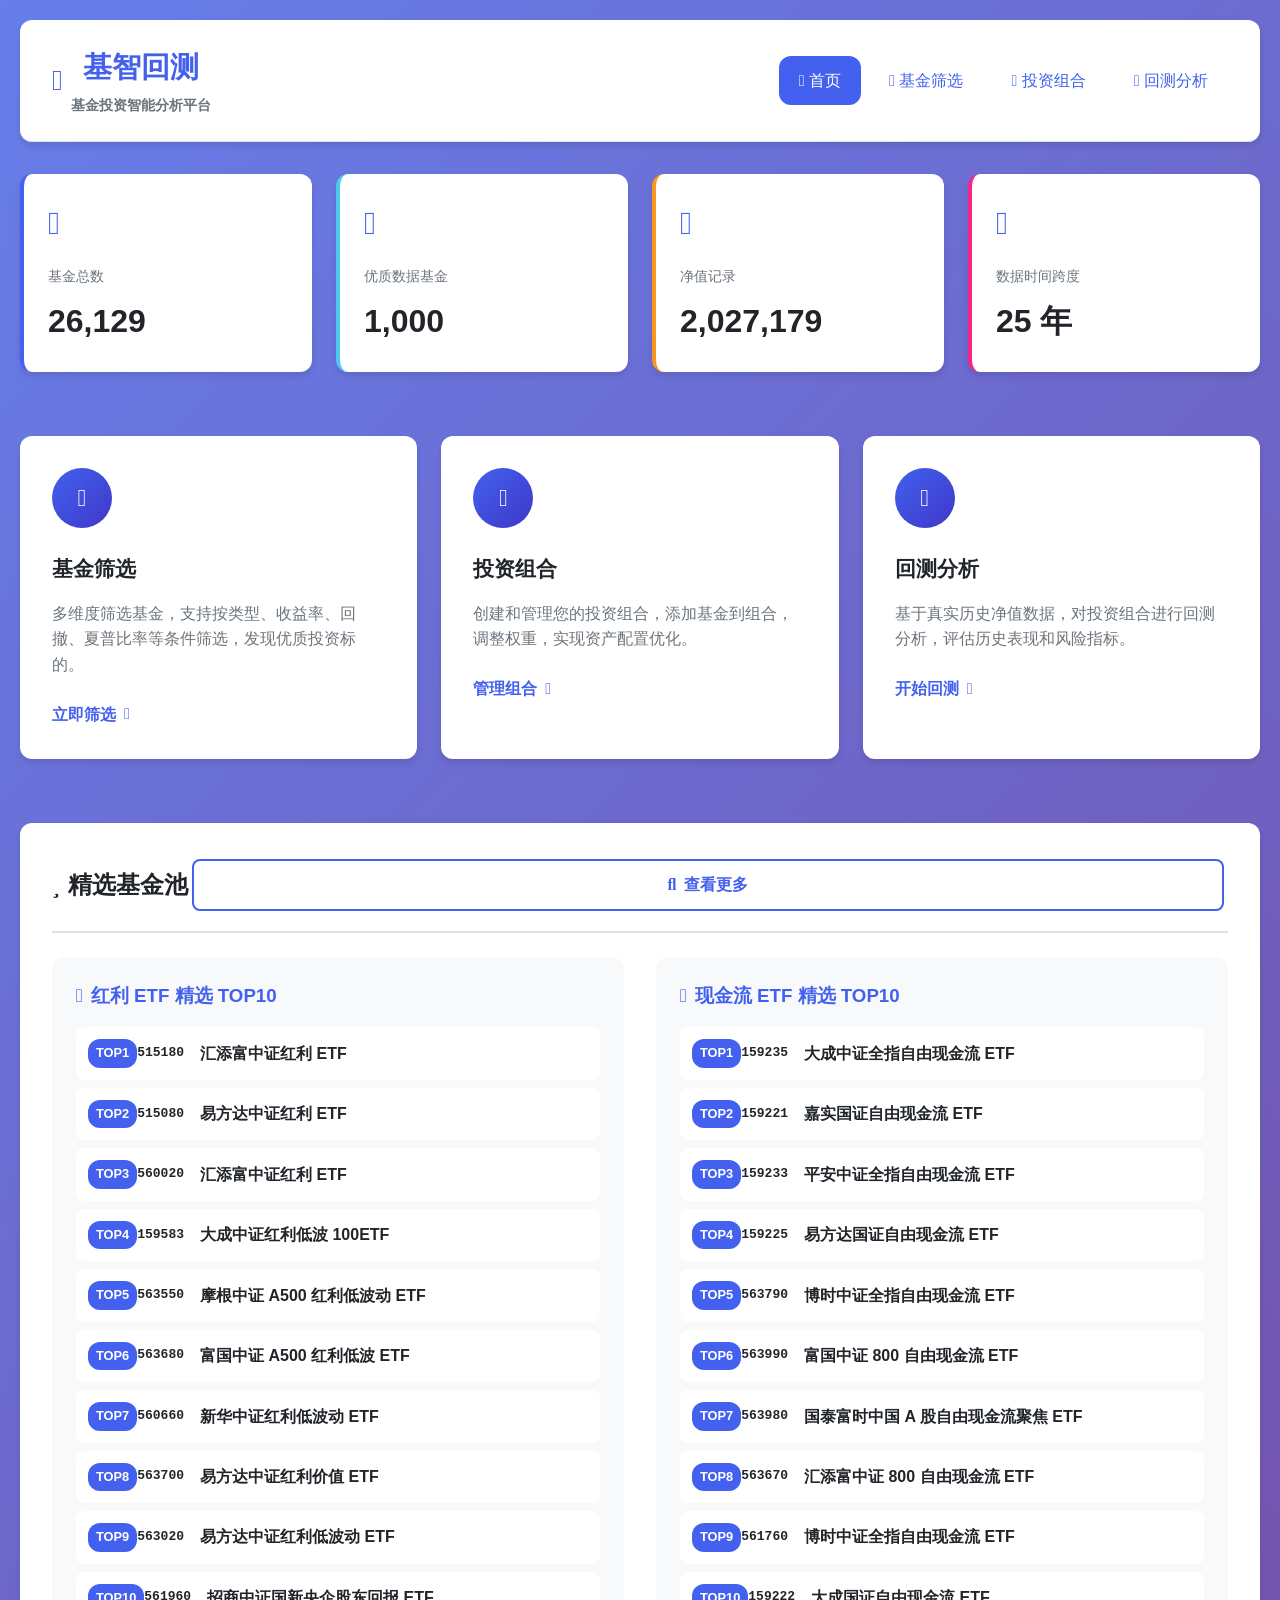
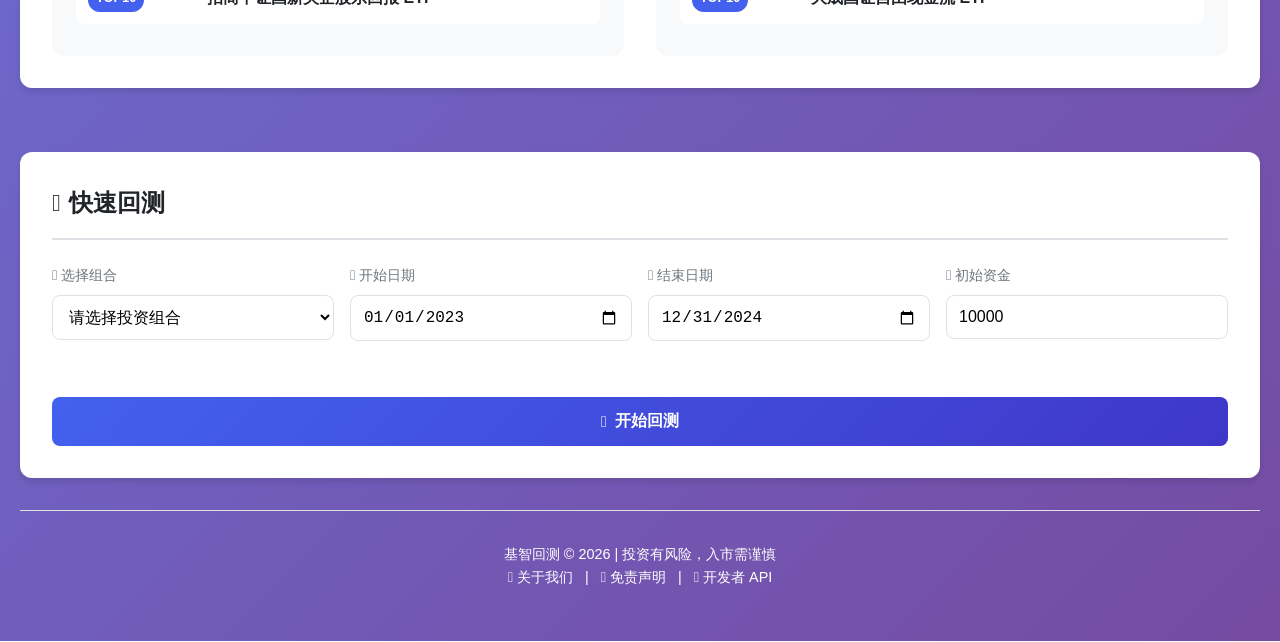
==== frontend/index.html @ 63829643 "feat: 统一页面风格，添加公共样式文件 common.css - 创建 css/common.css 统一所有页面风格 - 统一 header、按钮、卡片、表单、表格样式 - 统一颜色变量和间距 " ====
<!DOCTYPE html>
<html lang="zh-CN">
<head>
    <meta charset="UTF-8">
    <meta name="viewport" content="width=device-width, initial-scale=1.0">
    <title>基智回测 - 基金投资智能分析平台</title>
    <link rel="stylesheet" href="css/style.css">
    <link rel="stylesheet" href="lib/water.css">
    <link rel="stylesheet" href="css/common.css">
    
    <script src="lib/chart.min.js"></script>
    <link rel="stylesheet" href="lib/all.min.css">
    <style>
        :root {
            --primary-color: #4361ee;
            --secondary-color: #3f37c9;
            --success-color: #4cc9f0;
            --warning-color: #f8961e;
            --danger-color: #f72585;
            --light-bg: #f8f9fa;
            --card-bg: #ffffff;
            --border-color: #dee2e6;
            --text-primary: #212529;
            --text-secondary: #6c757d;
            --shadow: 0 4px 6px rgba(0, 0, 0, 0.1);
            --shadow-lg: 0 10px 15px rgba(0, 0, 0, 0.1);
            --radius: 12px;
        }

        * {
            box-sizing: border-box;
            margin: 0;
            padding: 0;
        }

        body {
            font-family: -apple-system, BlinkMacSystemFont, 'Segoe UI', Roboto, 'Helvetica Neue', Arial, sans-serif;
            line-height: 1.6;
            color: var(--text-primary);
            background: linear-gradient(135deg, #667eea 0%, #764ba2 100%);
            min-height: 100vh;
        }

        .container {
            max-width: 1400px;
            margin: 0 auto;
            padding: 20px;
        }

        /* 头部导航 */
        header {
            background: var(--card-bg);
            padding: 1.5rem 2rem;
            border-radius: var(--radius);
            margin-bottom: 2rem;
            box-shadow: var(--shadow);
            display: flex;
            justify-content: space-between;
            align-items: center;
        }

        .logo {
            display: flex;
            align-items: center;
            gap: 1rem;
        }

        .logo h1 {
            margin: 0;
            color: var(--primary-color);
            font-size: 1.8rem;
            display: flex;
            align-items: center;
            gap: 0.5rem;
        }

        .logo .subtitle {
            display: block;
            font-size: 0.9rem;
            color: var(--text-secondary);
            margin-top: 0.25rem;
        }

        nav {
            display: flex;
            gap: 0.5rem;
        }

        nav a {
            color: var(--primary-color);
            text-decoration: none;
            padding: 0.75rem 1.25rem;
            border-radius: var(--radius);
            transition: all 0.3s;
            font-weight: 500;
        }

        nav a:hover,
        nav a.active {
            background: var(--primary-color);
            color: white;
        }

        /* 主要内容区 */
        .main-content {
            display: grid;
            grid-template-columns: 1fr;
            gap: 2rem;
        }

        /* 统计卡片 */
        .stats-grid {
            display: grid;
            grid-template-columns: repeat(auto-fit, minmax(250px, 1fr));
            gap: 1.5rem;
            margin-bottom: 2rem;
        }

        .stat-card {
            background: var(--card-bg);
            padding: 1.5rem;
            border-radius: var(--radius);
            box-shadow: var(--shadow);
            border-left: 4px solid var(--primary-color);
        }

        .stat-card.success { border-left-color: var(--success-color); }
        .stat-card.warning { border-left-color: var(--warning-color); }
        .stat-card.danger { border-left-color: var(--danger-color); }

        .stat-card .stat-icon {
            font-size: 2rem;
            color: var(--primary-color);
            margin-bottom: 1rem;
        }

        .stat-card .stat-label {
            font-size: 0.9rem;
            color: var(--text-secondary);
            margin-bottom: 0.5rem;
        }

        .stat-card .stat-value {
            font-size: 2rem;
            font-weight: 700;
            color: var(--text-primary);
        }

        /* 功能卡片网格 */
        .features-grid {
            display: grid;
            grid-template-columns: repeat(auto-fit, minmax(300px, 1fr));
            gap: 1.5rem;
            margin-bottom: 2rem;
        }

        .feature-card {
            background: var(--card-bg);
            padding: 2rem;
            border-radius: var(--radius);
            box-shadow: var(--shadow);
            transition: all 0.3s;
            cursor: pointer;
        }

        .feature-card:hover {
            transform: translateY(-5px);
            box-shadow: var(--shadow-lg);
        }

        .feature-card .feature-icon {
            width: 60px;
            height: 60px;
            background: linear-gradient(135deg, var(--primary-color), var(--secondary-color));
            border-radius: 50%;
            display: flex;
            align-items: center;
            justify-content: center;
            margin-bottom: 1.5rem;
        }

        .feature-card .feature-icon i {
            font-size: 1.5rem;
            color: white;
        }

        .feature-card h3 {
            margin: 0 0 1rem 0;
            color: var(--text-primary);
            font-size: 1.3rem;
        }

        .feature-card p {
            color: var(--text-secondary);
            margin-bottom: 1.5rem;
            line-height: 1.6;
        }

        .feature-card .feature-link {
            color: var(--primary-color);
            text-decoration: none;
            font-weight: 600;
            display: inline-flex;
            align-items: center;
            gap: 0.5rem;
        }

        .feature-card .feature-link:hover {
            gap: 0.75rem;
        }

        /* 基金池展示 */
        .fund-pools-section {
            background: var(--card-bg);
            padding: 2rem;
            border-radius: var(--radius);
            box-shadow: var(--shadow);
            margin-bottom: 2rem;
        }

        .section-header {
            display: flex;
            justify-content: space-between;
            align-items: center;
            margin-bottom: 1.5rem;
            padding-bottom: 1rem;
            border-bottom: 2px solid var(--border-color);
        }

        .section-header h2 {
            margin: 0;
            color: var(--text-primary);
            display: flex;
            align-items: center;
            gap: 0.5rem;
        }

        .fund-pools-grid {
            display: grid;
            grid-template-columns: repeat(auto-fit, minmax(400px, 1fr));
            gap: 2rem;
        }

        .fund-pool-card {
            background: var(--light-bg);
            border-radius: var(--radius);
            padding: 1.5rem;
        }

        .fund-pool-card h3 {
            margin: 0 0 1rem 0;
            color: var(--primary-color);
            display: flex;
            align-items: center;
            gap: 0.5rem;
        }

        .fund-list {
            list-style: none;
        }

        .fund-list li {
            padding: 0.75rem;
            background: var(--card-bg);
            margin-bottom: 0.5rem;
            border-radius: 8px;
            display: flex;
            justify-content: space-between;
            align-items: center;
            transition: all 0.2s;
        }

        .fund-list li:hover {
            background: var(--primary-color);
            color: white;
        }

        .fund-list .fund-code {
            font-family: monospace;
            font-weight: 600;
        }

        .fund-list .fund-name {
            flex: 1;
            margin: 0 1rem;
        }

        .fund-list .fund-rank {
            background: var(--primary-color);
            color: white;
            padding: 0.25rem 0.5rem;
            border-radius: 12px;
            font-size: 0.8rem;
            font-weight: 600;
        }

        .fund-list li:hover .fund-rank {
            background: white;
            color: var(--primary-color);
        }

        /* 快速回测面板 */
        .quick-backtest-panel {
            background: var(--card-bg);
            padding: 2rem;
            border-radius: var(--radius);
            box-shadow: var(--shadow);
        }

        .quick-backtest-form {
            display: grid;
            grid-template-columns: repeat(auto-fit, minmax(200px, 1fr));
            gap: 1rem;
            margin-bottom: 1.5rem;
        }

        .form-group {
            display: flex;
            flex-direction: column;
        }

        .form-group label {
            font-size: 0.9rem;
            color: var(--text-secondary);
            margin-bottom: 0.5rem;
            font-weight: 500;
        }

        .form-group input,
        .form-group select {
            padding: 0.75rem;
            border: 1px solid var(--border-color);
            border-radius: 8px;
            font-size: 1rem;
            transition: border-color 0.2s;
        }

        .form-group input:focus,
        .form-group select:focus {
            outline: none;
            border-color: var(--primary-color);
        }

        .btn {
            padding: 0.85rem 1.5rem;
            border: none;
            border-radius: 8px;
            font-size: 1rem;
            font-weight: 600;
            cursor: pointer;
            transition: all 0.3s;
            display: inline-flex;
            align-items: center;
            gap: 0.5rem;
        }

        .btn-primary {
            background: linear-gradient(135deg, var(--primary-color), var(--secondary-color));
            color: white;
        }

        .btn-primary:hover {
            transform: translateY(-2px);
            box-shadow: 0 4px 12px rgba(67, 97, 238, 0.3);
        }

        .btn-secondary {
            background: white;
            color: var(--primary-color);
            border: 2px solid var(--primary-color);
        }

        .btn-secondary:hover {
            background: var(--primary-color);
            color: white;
        }

        /* 页脚 */
        footer {
            text-align: center;
            padding: 2rem;
            color: white;
            margin-top: 2rem;
        }

        footer a {
            color: white;
            text-decoration: none;
            margin: 0 0.5rem;
        }

        footer a:hover {
            text-decoration: underline;
        }

        /* 响应式 */
        @media (max-width: 768px) {
            header {
                flex-direction: column;
                gap: 1rem;
            }

            nav {
                flex-wrap: wrap;
                justify-content: center;
            }

            .fund-pools-grid {
                grid-template-columns: 1fr;
            }
        }
    </style>
</head>
<body>
    <div class="container">
        <!-- 头部导航 -->
        <header>
            <div class="logo">
                <h1>
                    <i class="fas fa-chart-line"></i>
                    <div>
                        基智回测
                        <span class="subtitle">基金投资智能分析平台</span>
                    </div>
                </h1>
            </div>
            <nav>
                <a href="index.html" class="active"><i class="fas fa-home"></i> 首页</a>
                <a href="screening.html"><i class="fas fa-filter"></i> 基金筛选</a>
                <a href="portfolio.html"><i class="fas fa-briefcase"></i> 投资组合</a>
                <a href="backtest.html"><i class="fas fa-rocket"></i> 回测分析</a>
            </nav>
        </header>

        <main class="main-content">
            <!-- 统计卡片 -->
            <div class="stats-grid">
                <div class="stat-card">
                    <div class="stat-icon"><i class="fas fa-database"></i></div>
                    <div class="stat-label">基金总数</div>
                    <div class="stat-value" id="totalFunds">26,129</div>
                </div>
                <div class="stat-card success">
                    <div class="stat-icon"><i class="fas fa-check-circle"></i></div>
                    <div class="stat-label">优质数据基金</div>
                    <div class="stat-value" id="qualityFunds">1,000</div>
                </div>
                <div class="stat-card warning">
                    <div class="stat-icon"><i class="fas fa-history"></i></div>
                    <div class="stat-label">净值记录</div>
                    <div class="stat-value" id="navRecords">2,027,179</div>
                </div>
                <div class="stat-card danger">
                    <div class="stat-icon"><i class="fas fa-calendar-alt"></i></div>
                    <div class="stat-label">数据时间跨度</div>
                    <div class="stat-value" id="dataSpan">25 年</div>
                </div>
            </div>

            <!-- 功能卡片 -->
            <div class="features-grid">
                <div class="feature-card" onclick="location.href='screening.html'">
                    <div class="feature-icon">
                        <i class="fas fa-filter"></i>
                    </div>
                    <h3>基金筛选</h3>
                    <p>多维度筛选基金，支持按类型、收益率、回撤、夏普比率等条件筛选，发现优质投资标的。</p>
                    <a href="screening.html" class="feature-link">
                        立即筛选 <i class="fas fa-arrow-right"></i>
                    </a>
                </div>

                <div class="feature-card" onclick="location.href='portfolio.html'">
                    <div class="feature-icon">
                        <i class="fas fa-briefcase"></i>
                    </div>
                    <h3>投资组合</h3>
                    <p>创建和管理您的投资组合，添加基金到组合，调整权重，实现资产配置优化。</p>
                    <a href="portfolio.html" class="feature-link">
                        管理组合 <i class="fas fa-arrow-right"></i>
                    </a>
                </div>

                <div class="feature-card" onclick="location.href='backtest.html'">
                    <div class="feature-icon">
                        <i class="fas fa-rocket"></i>
                    </div>
                    <h3>回测分析</h3>
                    <p>基于真实历史净值数据，对投资组合进行回测分析，评估历史表现和风险指标。</p>
                    <a href="backtest.html" class="feature-link">
                        开始回测 <i class="fas fa-arrow-right"></i>
                    </a>
                </div>
            </div>

            <!-- 精选基金池 -->
            <div class="fund-pools-section">
                <div class="section-header">
                    <h2><i class="fas fa-star"></i> 精选基金池</h2>
                    <button class="btn btn-secondary" onclick="location.href='screening.html'">
                        <i class="fas fa-search"></i> 查看更多
                    </button>
                </div>

                <div class="fund-pools-grid">
                    <!-- 红利 ETF 基金池 -->
                    <div class="fund-pool-card">
                        <h3><i class="fas fa-coins"></i> 红利 ETF 精选 TOP10</h3>
                        <ul class="fund-list" id="dividendFundList">
                            <!-- 动态加载 -->
                        </ul>
                    </div>

                    <!-- 现金流 ETF 基金池 -->
                    <div class="fund-pool-card">
                        <h3><i class="fas fa-hand-holding-usd"></i> 现金流 ETF 精选 TOP10</h3>
                        <ul class="fund-list" id="cashflowFundList">
                            <!-- 动态加载 -->
                        </ul>
                    </div>
                </div>
            </div>

            <!-- 快速回测 -->
            <div class="quick-backtest-panel">
                <div class="section-header">
                    <h2><i class="fas fa-tachometer-alt"></i> 快速回测</h2>
                </div>

                <form class="quick-backtest-form" id="quickBacktestForm">
                    <div class="form-group">
                        <label for="quickPortfolio"><i class="fas fa-briefcase"></i> 选择组合</label>
                        <select id="quickPortfolio" required>
                            <option value="">请选择投资组合</option>
                        </select>
                    </div>

                    <div class="form-group">
                        <label for="quickStartDate"><i class="fas fa-calendar-alt"></i> 开始日期</label>
                        <input type="date" id="quickStartDate" value="2023-01-01" required>
                    </div>

                    <div class="form-group">
                        <label for="quickEndDate"><i class="fas fa-calendar-alt"></i> 结束日期</label>
                        <input type="date" id="quickEndDate" value="2024-12-31" required>
                    </div>

                    <div class="form-group">
                        <label for="quickCapital"><i class="fas fa-yen-sign"></i> 初始资金</label>
                        <input type="number" id="quickCapital" value="10000" min="1000" step="1000">
                    </div>
                </form>

                <button type="button" class="btn btn-primary" onclick="runQuickBacktest()">
                    <i class="fas fa-play"></i> 开始回测
                </button>
            </div>
        </main>

        <!-- 页脚 -->
        <footer>
            <p>基智回测 &copy; 2026 | 投资有风险，入市需谨慎</p>
            <p>
                <a href="#"><i class="fas fa-info-circle"></i> 关于我们</a> |
                <a href="#"><i class="fas fa-file-contract"></i> 免责声明</a> |
                <a href="#"><i class="fas fa-code"></i> 开发者 API</a>
            </p>
        </footer>
    </div>

    <script>
        const API_BASE_URL = 'http://192.168.0.2:3389/api';

        // 加载统计数据
        function loadStats() {
            document.getElementById('totalFunds').textContent = '26,129';
            document.getElementById('qualityFunds').textContent = '1,000';
            document.getElementById('navRecords').textContent = '2,027,179';
            document.getElementById('dataSpan').textContent = '25 年';
        }

        // 加载基金池数据
        function loadFundPools() {
            const dividendFunds = [
                { rank: 1, code: '515180', name: '汇添富中证红利 ETF' },
                { rank: 2, code: '515080', name: '易方达中证红利 ETF' },
                { rank: 3, code: '560020', name: '汇添富中证红利 ETF' },
                { rank: 4, code: '159583', name: '大成中证红利低波 100ETF' },
                { rank: 5, code: '563550', name: '摩根中证 A500 红利低波动 ETF' },
                { rank: 6, code: '563680', name: '富国中证 A500 红利低波 ETF' },
                { rank: 7, code: '560660', name: '新华中证红利低波动 ETF' },
                { rank: 8, code: '563700', name: '易方达中证红利价值 ETF' },
                { rank: 9, code: '563020', name: '易方达中证红利低波动 ETF' },
                { rank: 10, code: '561960', name: '招商中证国新央企股东回报 ETF' }
            ];

            const cashflowFunds = [
                { rank: 1, code: '159235', name: '大成中证全指自由现金流 ETF' },
                { rank: 2, code: '159221', name: '嘉实国证自由现金流 ETF' },
                { rank: 3, code: '159233', name: '平安中证全指自由现金流 ETF' },
                { rank: 4, code: '159225', name: '易方达国证自由现金流 ETF' },
                { rank: 5, code: '563790', name: '博时中证全指自由现金流 ETF' },
                { rank: 6, code: '563990', name: '富国中证 800 自由现金流 ETF' },
                { rank: 7, code: '563980', name: '国泰富时中国 A 股自由现金流聚焦 ETF' },
                { rank: 8, code: '563670', name: '汇添富中证 800 自由现金流 ETF' },
                { rank: 9, code: '561760', name: '博时中证全指自由现金流 ETF' },
                { rank: 10, code: '159222', name: '大成国证自由现金流 ETF' }
            ];

            const dividendList = document.getElementById('dividendFundList');
            dividendList.innerHTML = dividendFunds.map(fund => `
                <li>
                    <span class="fund-rank">TOP${fund.rank}</span>
                    <span class="fund-code">${fund.code}</span>
                    <span class="fund-name">${fund.name}</span>
                </li>
            `).join('');

            const cashflowList = document.getElementById('cashflowFundList');
            cashflowList.innerHTML = cashflowFunds.map(fund => `
                <li>
                    <span class="fund-rank">TOP${fund.rank}</span>
                    <span class="fund-code">${fund.code}</span>
                    <span class="fund-name">${fund.name}</span>
                </li>
            `).join('');
        }

        // 加载投资组合列表
        async function loadPortfolios() {
            try {
                const response = await fetch(`${API_BASE_URL}/portfolios`);
                const result = await response.json();

                if (result.success && result.data) {
                    const select = document.getElementById('quickPortfolio');
                    select.innerHTML = '<option value="">请选择投资组合</option>' +
                        result.data.map(p =>
                            `<option value="${p.id}">${p.name} (${p.holdingsCount || 0}只基金)</option>`
                        ).join('');
                }
            } catch (error) {
                console.error('加载组合列表失败:', error);
            }
        }

        // 快速回测
        async function runQuickBacktest() {
            const portfolioId = document.getElementById('quickPortfolio').value;
            const startDate = document.getElementById('quickStartDate').value;
            const endDate = document.getElementById('quickEndDate').value;
            const initialCapital = parseFloat(document.getElementById('quickCapital').value);

            if (!portfolioId) {
                alert('请选择投资组合');
                return;
            }

            try {
                const btn = event.target;
                btn.disabled = true;
                btn.innerHTML = '<i class="fas fa-spinner fa-spin"></i> 回测中...';

                const response = await fetch(`${API_BASE_URL}/backtest/run`, {
                    method: 'POST',
                    headers: { 'Content-Type': 'application/json' },
                    body: JSON.stringify({
                        portfolioId: parseInt(portfolioId),
                        startDate: startDate,
                        endDate: endDate,
                        initialCapital: initialCapital
                    })
                });

                const result = await response.json();

                if (result.success) {
                    alert(`回测完成！\n\n总收益：${result.data.totalReturn}\n年化收益：${result.data.annualizedReturn}\n最大回撤：${result.data.maxDrawdown}\n夏普比率：${result.data.sharpeRatio}`);
                    // 可以跳转到回测详情页
                    // window.location.href = `backtest.html?portfolioId=${portfolioId}`;
                } else {
                    alert('回测失败：' + result.message);
                }
            } catch (error) {
                alert('回测失败：' + error.message);
            } finally {
                const btn = event.target;
                btn.disabled = false;
                btn.innerHTML = '<i class="fas fa-play"></i> 开始回测';
            }
        }

        // 初始化
        document.addEventListener('DOMContentLoaded', function() {
            loadStats();
            loadFundPools();
            loadPortfolios();
        });
    </script>
</body>
</html>
---- frontend/css/style.css ----
/* 基智回测 - 主样式文件 */

:root {
    --primary-color: #4361ee;
    --primary-dark: #3a56d4;
    --secondary-color: #7209b7;
    --success-color: #4cc9f0;
    --danger-color: #f72585;
    --warning-color: #f8961e;
    --info-color: #4895ef;
    
    --light-bg: #f8f9fa;
    --card-bg: #ffffff;
    --border-color: #dee2e6;
    --text-primary: #212529;
    --text-secondary: #6c757d;
    
    --shadow: 0 4px 6px rgba(0, 0, 0, 0.1);
    --shadow-lg: 0 10px 15px rgba(0, 0, 0, 0.1);
    --radius: 8px;
    --transition: all 0.3s ease;
}

* {
    box-sizing: border-box;
    margin: 0;
    padding: 0;
}

body {
    font-family: -apple-system, BlinkMacSystemFont, 'Segoe UI', Roboto, Oxygen, Ubuntu, sans-serif;
    line-height: 1.6;
    color: var(--text-primary);
    background-color: var(--light-bg);
    min-height: 100vh;
}

.container {
    max-width: 1400px;
    margin: 0 auto;
    padding: 0 20px;
}

/* 头部 */
header {
    text-align: center;
    padding: 2rem 0;
    border-bottom: 1px solid var(--border-color);
    margin-bottom: 2rem;
}

header h1 {
    font-size: 2.5rem;
    color: var(--primary-color);
    margin-bottom: 0.5rem;
}

.subtitle {
    font-size: 1.1rem;
    color: var(--text-secondary);
}

/* 主布局 */
.layout {
    display: grid;
    grid-template-columns: 300px 1fr 300px;
    gap: 2rem;
    margin-bottom: 3rem;
}

@media (max-width: 1200px) {
    .layout {
        grid-template-columns: 1fr;
    }
    
    .config-panel,
    .insight-panel {
        order: -1;
    }
}

/* 配置面板 */
.config-panel {
    background: var(--card-bg);
    padding: 1.5rem;
    border-radius: var(--radius);
    box-shadow: var(--shadow);
    height: fit-content;
    position: sticky;
    top: 2rem;
}

.config-panel h2 {
    margin-bottom: 1.5rem;
    color: var(--primary-color);
    font-size: 1.3rem;
}

.input-group {
    margin-bottom: 1.5rem;
}

.input-group label {
    display: block;
    margin-bottom: 0.5rem;
    font-weight: 600;
    color: var(--text-primary);
}

.input-with-unit {
    display: flex;
    align-items: center;
}

.input-with-unit input {
    flex: 1;
    padding-right: 2.5rem;
}

.unit {
    margin-left: -2rem;
    color: var(--text-secondary);
}

select, input[type="number"] {
    width: 100%;
    padding: 0.75rem;
    border: 1px solid var(--border-color);
    border-radius: var(--radius);
    font-size: 1rem;
    transition: var(--transition);
}

select:focus, input[type="number"]:focus {
    outline: none;
    border-color: var(--primary-color);
    box-shadow: 0 0 0 3px rgba(67, 97, 238, 0.1);
}

.checkbox-label {
    display: flex;
    align-items: center;
    font-weight: normal;
    cursor: pointer;
}

.checkbox-label input {
    margin-right: 0.5rem;
    width: auto;
}

/* 工具提示 */
.tooltip {
    display: inline-block;
    width: 18px;
    height: 18px;
    line-height: 16px;
    text-align: center;
    background: var(--info-color);
    color: white;
    border-radius: 50%;
    font-size: 0.8rem;
    margin-left: 0.3rem;
    cursor: help;
}

/* 高级选项 */
.advanced-options {
    margin-top: 1.5rem;
    padding-top: 1.5rem;
    border-top: 1px solid var(--border-color);
}

.advanced-options h3 {
    font-size: 1.1rem;
    margin-bottom: 1rem;
    color: var(--text-secondary);
}

.btn-toggle-advanced {
    width: 100%;
    padding: 0.75rem;
    background: transparent;
    border: 1px solid var(--border-color);
    border-radius: var(--radius);
    color: var(--text-secondary);
    cursor: pointer;
    margin: 1rem 0;
    transition: var(--transition);
}

.btn-toggle-advanced:hover {
    background: var(--light-bg);
}

/* 按钮 */
.btn-primary {
    width: 100%;
    padding: 1rem;
    background: var(--primary-color);
    color: white;
    border: none;
    border-radius: var(--radius);
    font-size: 1.1rem;
    font-weight: 600;
    cursor: pointer;
    transition: var(--transition);
    margin-top: 1rem;
}

.btn-primary:hover {
    background: var(--primary-dark);
    transform: translateY(-2px);
    box-shadow: var(--shadow-lg);
}

.btn-primary:disabled {
    background: var(--text-secondary);
    cursor: not-allowed;
    transform: none;
    box-shadow: none;
}

.btn-secondary {
    padding: 0.75rem 1rem;
    background: white;
    border: 1px solid var(--border-color);
    border-radius: var(--radius);
    color: var(--text-primary);
    cursor: pointer;
    transition: var(--transition);
    flex: 1;
    margin: 0.25rem;
}

.btn-secondary:hover {
    background: var(--light-bg);
    border-color: var(--primary-color);
    color: var(--primary-color);
}

/* 免责声明 */
.disclaimer {
    margin-top: 1.5rem;
    padding: 1rem;
    background: #fff3cd;
    border-left: 4px solid var(--warning-color);
    border-radius: var(--radius);
    font-size: 0.9rem;
}

.disclaimer p {
    margin: 0;
}

/* 结果可视化区域 */
.result-visualization {
    background: var(--card-bg);
    padding: 2rem;
    border-radius: var(--radius);
    box-shadow: var(--shadow);
}

.result-header {
    margin-bottom: 2rem;
}

.result-header h2 {
    color: var(--primary-color);
    margin-bottom: 0.5rem;
}

.result-subtitle {
    color: var(--text-secondary);
}

.chart-container {
    position: relative;
    height: 300px;
    margin-bottom: 2rem;
}

/* 指标仪表盘 */
.metrics-dashboard {
    display: grid;
    grid-template-columns: repeat(3, 1fr);
    gap: 1rem;
}

@media (max-width: 768px) {
    .metrics-dashboard {
        grid-template-columns: 1fr;
    }
}

.metric-card {
    background: var(--light-bg);
    padding: 1.5rem;
    border-radius: var(--radius);
    text-align: center;
}

.metric-label {
    font-size: 0.9rem;
    color: var(--text-secondary);
    margin-bottom: 0.5rem;
}

.metric-value {
    font-size: 1.8rem;
    font-weight: 700;
    color: var(--text-primary);
    margin-bottom: 1rem;
}

.metric-bar {
    height: 8px;
    background: var(--border-color);
    border-radius: 4px;
    overflow: hidden;
}

.metric-fill {
    height: 100%;
    background: var(--success-color);
    transition: width 1s ease;
}

.metric-fill.negative {
    background: var(--danger-color);
}

/* 智能洞察面板 */
.insight-panel {
    background: var(--card-bg);
    padding: 1.5rem;
    border-radius: var(--radius);
    box-shadow: var(--shadow);
    height: fit-content;
    position: sticky;
    top: 2rem;
}

.panel-section {
    margin-bottom: 2rem;
}

.panel-section h3 {
    color: var(--primary-color);
    margin-bottom: 1rem;
    font-size: 1.2rem;
}

.portfolio-composition {
    max-height: 300px;
    overflow-y: auto;
}

.fund-card {
    background: var(--light-bg);
    padding: 1rem;
    border-radius: var(--radius);
    margin-bottom: 0.75rem;
    border-left: 4px solid var(--primary-color);
}

.fund-header {
    display: flex;
    justify-content: space-between;
    align-items: center;
    margin-bottom: 0.5rem;
}

.fund-name {
    font-weight: 600;
    color: var(--text-primary);
}

.fund-weight {
    background: var(--primary-color);
    color: white;
    padding: 0.25rem 0.5rem;
    border-radius: 4px;
    font-size: 0.9rem;
}

.fund-details {
    font-size: 0.9rem;
    color: var(--text-secondary);
}

/* 智能解读气泡 */
.insight-bubble {
    background: var(--light-bg);
    padding: 1.5rem;
    border-radius: var(--radius);
    position: relative;
}

.insight-bubble::before {
    content: '';
    position: absolute;
    top: -10px;
    left: 20px;
    border-width: 0 10px 10px 10px;
    border-style: solid;
    border-color: transparent transparent var(--light-bg) transparent;
}

/* 操作按钮组 */
.action-buttons {
    display: flex;
    flex-wrap: wrap;
    gap: 0.5rem;
}

/* 欢迎引导 */
.welcome-guide {
    text-align: center;
    padding: 3rem 1rem;
    background: var(--card-bg);
    border-radius: var(--radius);
    box-shadow: var(--shadow);
    margin-bottom: 2rem;
}

.guide-steps {
    text-align: left;
    max-width: 600px;
    margin: 2rem auto;
    padding-left: 1.5rem;
}

.guide-steps li {
    margin-bottom: 1rem;
}

.guide-tip {
    background: #e3f2fd;
    padding: 1rem;
    border-radius: var(--radius);
    border-left: 4px solid var(--info-color);
    max-width: 600px;
    margin: 0 auto;
}

/* 加载状态 */
.loading {
    text-align: center;
    padding: 2rem;
    color: var(--text-secondary);
}

/* 页脚 */
footer {
    text-align: center;
    padding: 2rem 0;
    border-top: 1px solid var(--border-color);
    color: var(--text-secondary);
    font-size: 0.9rem;
}

.footer-links {
    margin-top: 0.5rem;
}

.footer-links a {
    color: var(--primary-color);
    text-decoration: none;
    margin: 0 0.5rem;
}

.footer-links a:hover {
    text-decoration: underline;
}

/* 模态框 */
.modal {
    position: fixed;
    top: 0;
    left: 0;
    width: 100%;
    height: 100%;
    background: rgba(0, 0, 0, 0.5);
    display: flex;
    align-items: center;
    justify-content: center;
    z-index: 1000;
}

.modal-content {
    background: white;
    padding: 2rem;
    border-radius: var(--radius);
    max-width: 500px;
    width: 90%;
    max-height: 80vh;
    overflow-y: auto;
    position: relative;
}

.close-modal {
    position: absolute;
    top: 1rem;
    right: 1rem;
    font-size: 1.5rem;
    cursor: pointer;
    color: var(--text-secondary);
}

/* 工具类 */
.hidden {
    display: none !important;
}

.fade-in {
    animation: fadeIn 0.5s ease;
}

@keyframes fadeIn {
    from { opacity: 0; }
    to { opacity: 1; }
}

.spin {
    animation: spin 1s linear infinite;
}

@keyframes spin {
    from { transform: rotate(0deg); }
    to { transform: rotate(360deg); }
}
---- frontend/lib/water.css ----
<html>
<head><title>404 Not Found</title></head>
<body>
<center><h1>404 Not Found</h1></center>
<hr><center>nginx</center>
</body>
</html>
---- frontend/css/common.css ----
/* ========================================
   基智回测 - 统一页面风格
   ======================================== */

:root {
    /* 主色调 */
    --primary-color: #4361ee;
    --primary-dark: #3a56d4;
    --primary-light: #5a7df4;
    --secondary-color: #3f37c9;
    
    /* 状态色 */
    --success-color: #4cc9f0;
    --success-bg: #e8fafd;
    --warning-color: #f8961e;
    --warning-bg: #fff8f0;
    --danger-color: #f72585;
    --danger-bg: #fdeaf4;
    
    /* 中性色 */
    --light-bg: #f8f9fa;
    --card-bg: #ffffff;
    --border-color: #dee2e6;
    --text-primary: #212529;
    --text-secondary: #6c757d;
    --text-muted: #adb5bd;
    
    /* 间距与效果 */
    --radius: 8px;
    --radius-lg: 12px;
    --shadow: 0 4px 6px rgba(0,0,0,0.1);
    --shadow-lg: 0 10px 15px rgba(0,0,0,0.1);
    --transition: all 0.2s ease;
}

/* ========================================
   Header 统一样式
   ======================================== */
header {
    background: var(--card-bg);
    padding: 1.25rem 1.5rem;
    border-radius: var(--radius-lg);
    margin-bottom: 1.25rem;
    box-shadow: var(--shadow);
    display: flex;
    justify-content: space-between;
    align-items: center;
}

header h1 {
    margin: 0;
    color: var(--primary-color);
    font-size: 1.5rem;
    display: flex;
    align-items: center;
    gap: 0.5rem;
    font-weight: 600;
}

header .subtitle {
    color: var(--text-secondary);
    margin: 0.25rem 0 0 0;
    font-size: 0.85rem;
}

.header-nav {
    display: flex;
    gap: 0.5rem;
}

.header-nav a {
    color: var(--text-secondary);
    text-decoration: none;
    padding: 0.5rem 1rem;
    border-radius: var(--radius);
    transition: var(--transition);
    font-size: 0.9rem;
}

.header-nav a:hover {
    background: var(--light-bg);
    color: var(--primary-color);
}

.header-nav a.active {
    background: var(--primary-color);
    color: white;
}

/* ========================================
   按钮统一样式
   ======================================== */
.btn-primary {
    display: inline-flex;
    align-items: center;
    justify-content: center;
    gap: 0.5rem;
    padding: 0.7rem 1.25rem;
    background: linear-gradient(135deg, var(--primary-color), var(--primary-dark));
    color: white;
    border: none;
    border-radius: var(--radius);
    font-size: 0.9rem;
    font-weight: 500;
    cursor: pointer;
    transition: var(--transition);
}

.btn-primary:hover {
    transform: translateY(-1px);
    box-shadow: 0 4px 12px rgba(67, 97, 238, 0.35);
}

.btn-primary:disabled {
    opacity: 0.6;
    cursor: not-allowed;
    transform: none;
}

.btn-secondary {
    display: inline-flex;
    align-items: center;
    justify-content: center;
    gap: 0.5rem;
    padding: 0.7rem 1.25rem;
    background: white;
    color: var(--text-secondary);
    border: 1px solid var(--border-color);
    border-radius: var(--radius);
    font-size: 0.9rem;
    font-weight: 500;
    cursor: pointer;
    transition: var(--transition);
}

.btn-secondary:hover {
    background: var(--light-bg);
    border-color: var(--primary-color);
    color: var(--primary-color);
}

.btn-sm {
    padding: 0.4rem 0.8rem;
    font-size: 0.8rem;
}

.btn-icon {
    padding: 0.5rem;
    width: 36px;
    height: 36px;
}

/* ========================================
   卡片/面板统一样式
   ======================================== */
.card, .panel, .filter-panel, .results-panel, .info-panel {
    background: var(--card-bg);
    border-radius: var(--radius-lg);
    padding: 1.25rem;
    box-shadow: var(--shadow);
}

.card-header, .panel-header, .results-header {
    display: flex;
    justify-content: space-between;
    align-items: center;
    margin-bottom: 1rem;
    padding-bottom: 0.75rem;
    border-bottom: 1px solid var(--border-color);
}

.card-header h2, .panel-header h2, .results-header h2 {
    margin: 0;
    font-size: 1.1rem;
    color: var(--text-primary);
    font-weight: 600;
    display: flex;
    align-items: center;
    gap: 0.5rem;
}

/* ========================================
   表单控件统一样式
   ======================================== */
input[type="text"],
input[type="number"],
input[type="date"],
select,
textarea {
    width: 100%;
    padding: 0.6rem 0.75rem;
    border: 1px solid var(--border-color);
    border-radius: var(--radius);
    font-size: 0.9rem;
    transition: var(--transition);
    background: white;
}

input:focus,
select:focus,
textarea:focus {
    outline: none;
    border-color: var(--primary-color);
    box-shadow: 0 0 0 3px rgba(67, 97, 238, 0.1);
}

label {
    display: block;
    font-size: 0.85rem;
    color: var(--text-secondary);
    margin-bottom: 0.35rem;
    font-weight: 500;
}

.form-group {
    margin-bottom: 1rem;
}

.form-row {
    display: flex;
    gap: 1rem;
}

.form-row > * {
    flex: 1;
}

/* ========================================
   表格统一样式
   ======================================== */
table {
    width: 100%;
    border-collapse: collapse;
    font-size: 0.9rem;
}

th, td {
    padding: 0.75rem;
    text-align: left;
    border-bottom: 1px solid var(--border-color);
}

th {
    background: var(--light-bg);
    font-weight: 600;
    color: var(--text-primary);
    font-size: 0.85rem;
}

tr:hover {
    background: rgba(67, 97, 238, 0.03);
}

/* ========================================
   标签/徽章统一样式
   ======================================== */
.badge {
    display: inline-flex;
    align-items: center;
    padding: 0.25rem 0.6rem;
    border-radius: 20px;
    font-size: 0.75rem;
    font-weight: 500;
}

.badge-primary {
    background: rgba(67, 97, 238, 0.1);
    color: var(--primary-color);
}

.badge-success {
    background: var(--success-bg);
    color: #2fa4b9;
}

.badge-warning {
    background: var(--warning-bg);
    color: #d87a0e;
}

.badge-danger {
    background: var(--danger-bg);
    color: var(--danger-color);
}

/* ========================================
   工具类
   ======================================== */
.text-primary { color: var(--primary-color); }
.text-success { color: #2fa4b9; }
.text-warning { color: #d87a0e; }
.text-danger { color: var(--danger-color); }
.text-muted { color: var(--text-secondary); }

.bg-primary { background: var(--primary-color); color: white; }
.bg-success { background: var(--success-bg); }
.bg-warning { background: var(--warning-bg); }
.bg-danger { background: var(--danger-bg); }

.mt-1 { margin-top: 0.5rem; }
.mt-2 { margin-top: 1rem; }
.mt-3 { margin-top: 1.5rem; }
.mb-1 { margin-bottom: 0.5rem; }
.mb-2 { margin-bottom: 1rem; }
.mb-3 { margin-bottom: 1.5rem; }

.flex { display: flex; }
.flex-between { display: flex; justify-content: space-between; align-items: center; }
.flex-center { display: flex; justify-content: center; align-items: center; }
.gap-1 { gap: 0.5rem; }
.gap-2 { gap: 1rem; }
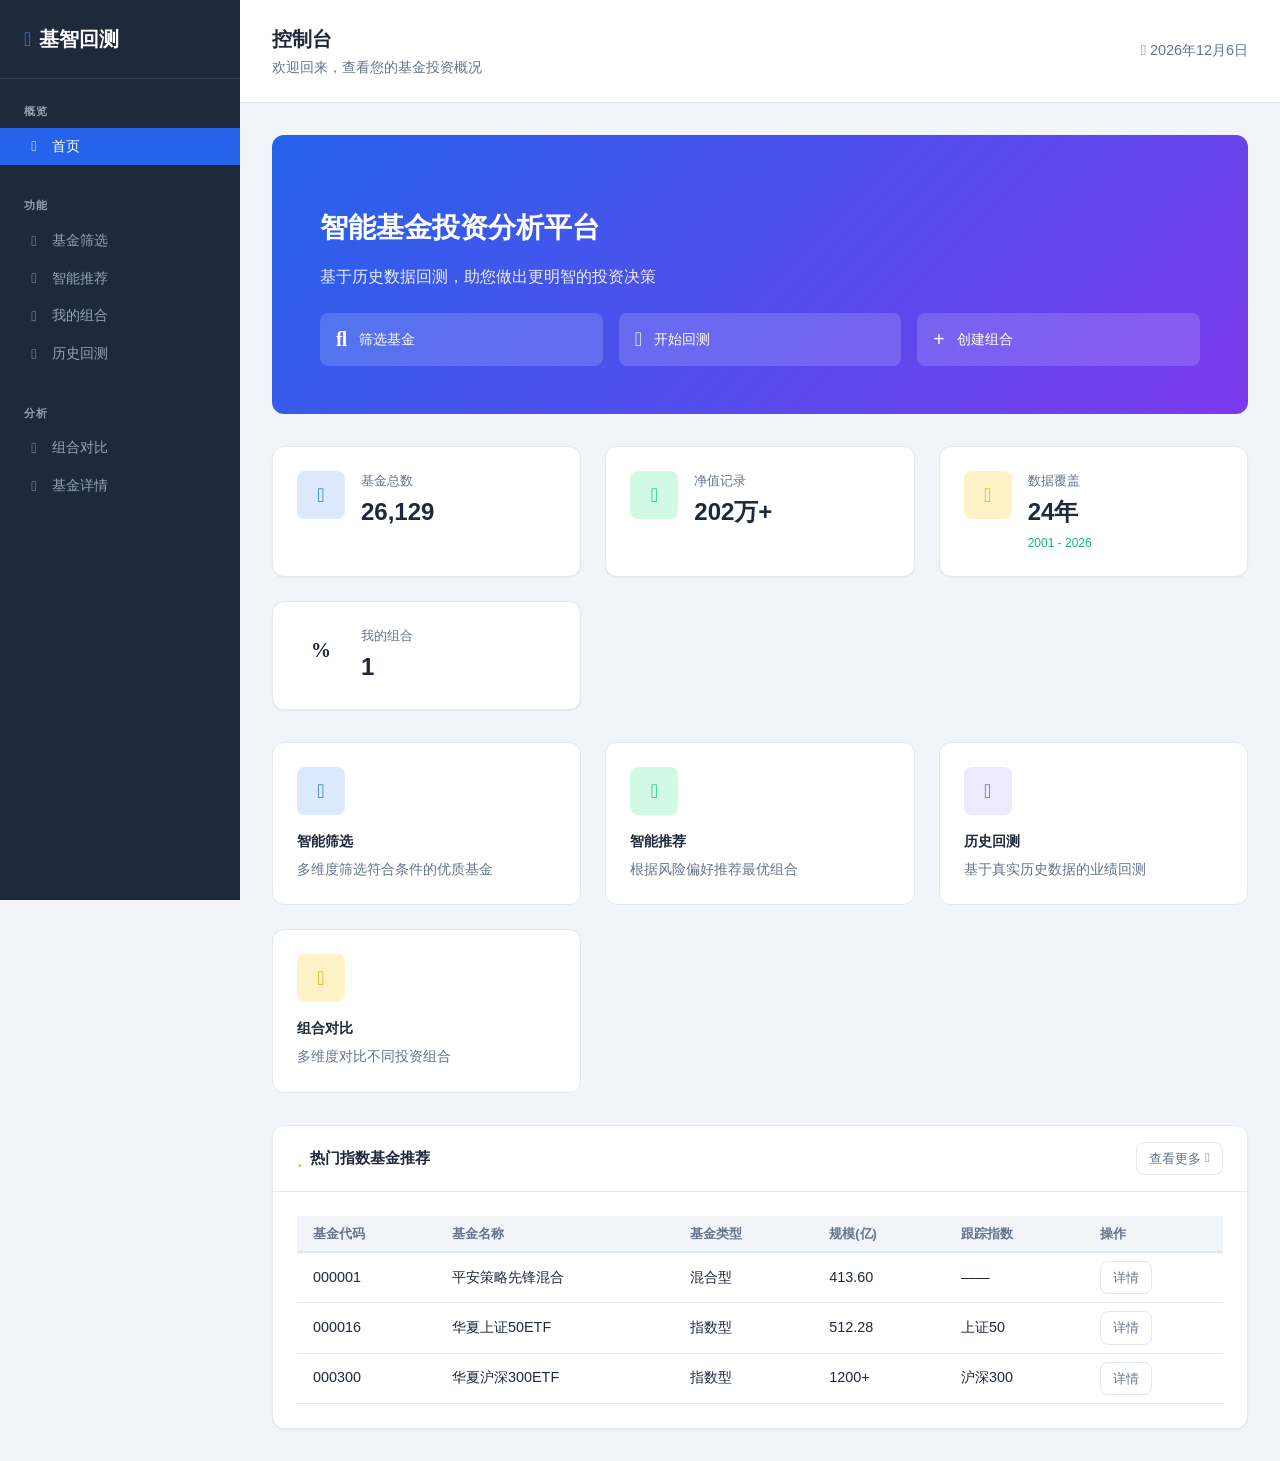
==== commit aeec7360: "feat: 新增专业仪表盘布局样式 - 创建 css/dashboard.css 专业仪表盘布局 - 侧边栏导航 + 主内容区布局 - 统一统计卡片、数据表格、表单组件样式 - 重构 index.ht" ====
--- a/frontend/index.html
+++ b/frontend/index.html
@@ -4,698 +4,366 @@
     <meta charset="UTF-8">
     <meta name="viewport" content="width=device-width, initial-scale=1.0">
     <title>基智回测 - 基金投资智能分析平台</title>
-    <link rel="stylesheet" href="css/style.css">
-    <link rel="stylesheet" href="lib/water.css">
-    <link rel="stylesheet" href="css/common.css">
-    
-    <script src="lib/chart.min.js"></script>
+    <link rel="stylesheet" href="css/dashboard.css">
     <link rel="stylesheet" href="lib/all.min.css">
+    <link rel="stylesheet" href="lib/chart.min.js">
     <style>
-        :root {
-            --primary-color: #4361ee;
-            --secondary-color: #3f37c9;
-            --success-color: #4cc9f0;
-            --warning-color: #f8961e;
-            --danger-color: #f72585;
-            --light-bg: #f8f9fa;
-            --card-bg: #ffffff;
-            --border-color: #dee2e6;
-            --text-primary: #212529;
-            --text-secondary: #6c757d;
-            --shadow: 0 4px 6px rgba(0, 0, 0, 0.1);
-            --shadow-lg: 0 10px 15px rgba(0, 0, 0, 0.1);
-            --radius: 12px;
-        }
-
-        * {
-            box-sizing: border-box;
-            margin: 0;
-            padding: 0;
-        }
-
-        body {
-            font-family: -apple-system, BlinkMacSystemFont, 'Segoe UI', Roboto, 'Helvetica Neue', Arial, sans-serif;
-            line-height: 1.6;
-            color: var(--text-primary);
-            background: linear-gradient(135deg, #667eea 0%, #764ba2 100%);
-            min-height: 100vh;
-        }
-
-        .container {
-            max-width: 1400px;
-            margin: 0 auto;
-            padding: 20px;
-        }
-
-        /* 头部导航 */
-        header {
-            background: var(--card-bg);
-            padding: 1.5rem 2rem;
-            border-radius: var(--radius);
+        /* 首页特定样式 */
+        .hero-section {
+            background: linear-gradient(135deg, var(--primary-color) 0%, #7c3aed 100%);
+            color: white;
+            padding: 3rem;
+            border-radius: var(--radius-lg);
             margin-bottom: 2rem;
-            box-shadow: var(--shadow);
-            display: flex;
-            justify-content: space-between;
-            align-items: center;
-        }
-
-        .logo {
+        }
+        
+        .hero-title {
+            font-size: 1.75rem;
+            font-weight: 700;
+            margin-bottom: 0.5rem;
+        }
+        
+        .hero-subtitle {
+            opacity: 0.9;
+            font-size: 1rem;
+        }
+        
+        .quick-actions {
+            display: grid;
+            grid-template-columns: repeat(auto-fit, minmax(200px, 1fr));
+            gap: 1rem;
+            margin-top: 1.5rem;
+        }
+        
+        .quick-action {
+            background: rgba(255,255,255,0.15);
+            padding: 1rem;
+            border-radius: var(--radius-md);
+            text-decoration: none;
+            color: white;
+            transition: var(--transition);
             display: flex;
             align-items: center;
-            gap: 1rem;
-        }
-
-        .logo h1 {
-            margin: 0;
-            color: var(--primary-color);
-            font-size: 1.8rem;
-            display: flex;
-            align-items: center;
-            gap: 0.5rem;
-        }
-
-        .logo .subtitle {
-            display: block;
-            font-size: 0.9rem;
-            color: var(--text-secondary);
-            margin-top: 0.25rem;
-        }
-
-        nav {
-            display: flex;
-            gap: 0.5rem;
-        }
-
-        nav a {
-            color: var(--primary-color);
-            text-decoration: none;
-            padding: 0.75rem 1.25rem;
-            border-radius: var(--radius);
-            transition: all 0.3s;
+            gap: 0.75rem;
+        }
+        
+        .quick-action:hover {
+            background: rgba(255,255,255,0.25);
+            transform: translateY(-2px);
+        }
+        
+        .quick-action i {
+            font-size: 1.25rem;
+        }
+        
+        .quick-action span {
             font-weight: 500;
         }
-
-        nav a:hover,
-        nav a.active {
-            background: var(--primary-color);
-            color: white;
-        }
-
-        /* 主要内容区 */
-        .main-content {
-            display: grid;
-            grid-template-columns: 1fr;
-            gap: 2rem;
-        }
-
-        /* 统计卡片 */
-        .stats-grid {
-            display: grid;
-            grid-template-columns: repeat(auto-fit, minmax(250px, 1fr));
-            gap: 1.5rem;
-            margin-bottom: 2rem;
-        }
-
-        .stat-card {
-            background: var(--card-bg);
+        
+        .feature-card {
             padding: 1.5rem;
-            border-radius: var(--radius);
-            box-shadow: var(--shadow);
-            border-left: 4px solid var(--primary-color);
-        }
-
-        .stat-card.success { border-left-color: var(--success-color); }
-        .stat-card.warning { border-left-color: var(--warning-color); }
-        .stat-card.danger { border-left-color: var(--danger-color); }
-
-        .stat-card .stat-icon {
-            font-size: 2rem;
-            color: var(--primary-color);
-            margin-bottom: 1rem;
-        }
-
-        .stat-card .stat-label {
-            font-size: 0.9rem;
-            color: var(--text-secondary);
-            margin-bottom: 0.5rem;
-        }
-
-        .stat-card .stat-value {
-            font-size: 2rem;
-            font-weight: 700;
-            color: var(--text-primary);
-        }
-
-        /* 功能卡片网格 */
-        .features-grid {
-            display: grid;
-            grid-template-columns: repeat(auto-fit, minmax(300px, 1fr));
-            gap: 1.5rem;
-            margin-bottom: 2rem;
-        }
-
-        .feature-card {
-            background: var(--card-bg);
-            padding: 2rem;
-            border-radius: var(--radius);
-            box-shadow: var(--shadow);
-            transition: all 0.3s;
-            cursor: pointer;
-        }
-
+            border-radius: var(--radius-lg);
+            background: white;
+            border: 1px solid #e2e8f0;
+            transition: var(--transition);
+        }
+        
         .feature-card:hover {
-            transform: translateY(-5px);
+            transform: translateY(-4px);
             box-shadow: var(--shadow-lg);
         }
-
-        .feature-card .feature-icon {
-            width: 60px;
-            height: 60px;
-            background: linear-gradient(135deg, var(--primary-color), var(--secondary-color));
-            border-radius: 50%;
+        
+        .feature-icon {
+            width: 48px;
+            height: 48px;
+            border-radius: var(--radius-md);
             display: flex;
             align-items: center;
             justify-content: center;
-            margin-bottom: 1.5rem;
-        }
-
-        .feature-card .feature-icon i {
-            font-size: 1.5rem;
-            color: white;
-        }
-
-        .feature-card h3 {
-            margin: 0 0 1rem 0;
-            color: var(--text-primary);
-            font-size: 1.3rem;
-        }
-
-        .feature-card p {
+            font-size: 1.25rem;
+            margin-bottom: 1rem;
+        }
+        
+        .feature-icon.blue { background: #dbeafe; color: var(--primary-color); }
+        .feature-icon.green { background: var(--success-light); color: var(--success-color); }
+        .feature-icon.purple { background: #ede9fe; color: #7c3aed; }
+        .feature-icon.orange { background: var(--warning-light); color: var(--warning-color); }
+        
+        .feature-title {
+            font-weight: 600;
+            margin-bottom: 0.5rem;
+        }
+        
+        .feature-desc {
+            font-size: 0.85rem;
             color: var(--text-secondary);
-            margin-bottom: 1.5rem;
-            line-height: 1.6;
-        }
-
-        .feature-card .feature-link {
-            color: var(--primary-color);
-            text-decoration: none;
-            font-weight: 600;
-            display: inline-flex;
-            align-items: center;
-            gap: 0.5rem;
-        }
-
-        .feature-card .feature-link:hover {
-            gap: 0.75rem;
-        }
-
-        /* 基金池展示 */
-        .fund-pools-section {
-            background: var(--card-bg);
-            padding: 2rem;
-            border-radius: var(--radius);
-            box-shadow: var(--shadow);
-            margin-bottom: 2rem;
-        }
-
-        .section-header {
-            display: flex;
-            justify-content: space-between;
-            align-items: center;
-            margin-bottom: 1.5rem;
-            padding-bottom: 1rem;
-            border-bottom: 2px solid var(--border-color);
-        }
-
-        .section-header h2 {
-            margin: 0;
-            color: var(--text-primary);
-            display: flex;
-            align-items: center;
-            gap: 0.5rem;
-        }
-
-        .fund-pools-grid {
-            display: grid;
-            grid-template-columns: repeat(auto-fit, minmax(400px, 1fr));
-            gap: 2rem;
-        }
-
-        .fund-pool-card {
-            background: var(--light-bg);
-            border-radius: var(--radius);
-            padding: 1.5rem;
-        }
-
-        .fund-pool-card h3 {
-            margin: 0 0 1rem 0;
-            color: var(--primary-color);
-            display: flex;
-            align-items: center;
-            gap: 0.5rem;
-        }
-
-        .fund-list {
-            list-style: none;
-        }
-
-        .fund-list li {
-            padding: 0.75rem;
-            background: var(--card-bg);
-            margin-bottom: 0.5rem;
-            border-radius: 8px;
-            display: flex;
-            justify-content: space-between;
-            align-items: center;
-            transition: all 0.2s;
-        }
-
-        .fund-list li:hover {
-            background: var(--primary-color);
-            color: white;
-        }
-
-        .fund-list .fund-code {
-            font-family: monospace;
-            font-weight: 600;
-        }
-
-        .fund-list .fund-name {
-            flex: 1;
-            margin: 0 1rem;
-        }
-
-        .fund-list .fund-rank {
-            background: var(--primary-color);
-            color: white;
-            padding: 0.25rem 0.5rem;
-            border-radius: 12px;
-            font-size: 0.8rem;
-            font-weight: 600;
-        }
-
-        .fund-list li:hover .fund-rank {
-            background: white;
-            color: var(--primary-color);
-        }
-
-        /* 快速回测面板 */
-        .quick-backtest-panel {
-            background: var(--card-bg);
-            padding: 2rem;
-            border-radius: var(--radius);
-            box-shadow: var(--shadow);
-        }
-
-        .quick-backtest-form {
-            display: grid;
-            grid-template-columns: repeat(auto-fit, minmax(200px, 1fr));
-            gap: 1rem;
-            margin-bottom: 1.5rem;
-        }
-
-        .form-group {
-            display: flex;
-            flex-direction: column;
-        }
-
-        .form-group label {
-            font-size: 0.9rem;
-            color: var(--text-secondary);
-            margin-bottom: 0.5rem;
-            font-weight: 500;
-        }
-
-        .form-group input,
-        .form-group select {
-            padding: 0.75rem;
-            border: 1px solid var(--border-color);
-            border-radius: 8px;
-            font-size: 1rem;
-            transition: border-color 0.2s;
-        }
-
-        .form-group input:focus,
-        .form-group select:focus {
-            outline: none;
-            border-color: var(--primary-color);
-        }
-
-        .btn {
-            padding: 0.85rem 1.5rem;
-            border: none;
-            border-radius: 8px;
-            font-size: 1rem;
-            font-weight: 600;
-            cursor: pointer;
-            transition: all 0.3s;
-            display: inline-flex;
-            align-items: center;
-            gap: 0.5rem;
-        }
-
-        .btn-primary {
-            background: linear-gradient(135deg, var(--primary-color), var(--secondary-color));
-            color: white;
-        }
-
-        .btn-primary:hover {
-            transform: translateY(-2px);
-            box-shadow: 0 4px 12px rgba(67, 97, 238, 0.3);
-        }
-
-        .btn-secondary {
-            background: white;
-            color: var(--primary-color);
-            border: 2px solid var(--primary-color);
-        }
-
-        .btn-secondary:hover {
-            background: var(--primary-color);
-            color: white;
-        }
-
-        /* 页脚 */
-        footer {
-            text-align: center;
-            padding: 2rem;
-            color: white;
-            margin-top: 2rem;
-        }
-
-        footer a {
-            color: white;
-            text-decoration: none;
-            margin: 0 0.5rem;
-        }
-
-        footer a:hover {
-            text-decoration: underline;
-        }
-
-        /* 响应式 */
+        }
+        
+        .chart-container {
+            height: 300px;
+            position: relative;
+        }
+        
+        .table-responsive {
+            overflow-x: auto;
+        }
+        
+        .trend-up { color: var(--success-color); }
+        .trend-down { color: var(--danger-color); }
+        
         @media (max-width: 768px) {
-            header {
-                flex-direction: column;
-                gap: 1rem;
+            .page-content {
+                padding: 1rem;
             }
-
-            nav {
-                flex-wrap: wrap;
-                justify-content: center;
-            }
-
-            .fund-pools-grid {
+            
+            .stats-grid {
                 grid-template-columns: 1fr;
             }
         }
     </style>
 </head>
 <body>
-    <div class="container">
-        <!-- 头部导航 -->
-        <header>
-            <div class="logo">
-                <h1>
+    <div class="dashboard-layout">
+        <!-- 侧边栏 -->
+        <aside class="sidebar">
+            <div class="sidebar-header">
+                <a href="/index.html" class="sidebar-logo">
                     <i class="fas fa-chart-line"></i>
-                    <div>
-                        基智回测
-                        <span class="subtitle">基金投资智能分析平台</span>
-                    </div>
-                </h1>
+                    <span>基智回测</span>
+                </a>
             </div>
-            <nav>
-                <a href="index.html" class="active"><i class="fas fa-home"></i> 首页</a>
-                <a href="screening.html"><i class="fas fa-filter"></i> 基金筛选</a>
-                <a href="portfolio.html"><i class="fas fa-briefcase"></i> 投资组合</a>
-                <a href="backtest.html"><i class="fas fa-rocket"></i> 回测分析</a>
+            <nav class="sidebar-nav">
+                <div class="nav-section">
+                    <div class="nav-section-title">概览</div>
+                    <a href="/index.html" class="nav-link active">
+                        <i class="fas fa-home"></i>
+                        <span>首页</span>
+                    </a>
+                </div>
+                <div class="nav-section">
+                    <div class="nav-section-title">功能</div>
+                    <a href="/screening.html" class="nav-link">
+                        <i class="fas fa-filter"></i>
+                        <span>基金筛选</span>
+                    </a>
+                    <a href="/recommend.html" class="nav-link">
+                        <i class="fas fa-lightbulb"></i>
+                        <span>智能推荐</span>
+                    </a>
+                    <a href="/portfolio.html" class="nav-link">
+                        <i class="fas fa-briefcase"></i>
+                        <span>我的组合</span>
+                    </a>
+                    <a href="/backtest.html" class="nav-link">
+                        <i class="fas fa-chart-area"></i>
+                        <span>历史回测</span>
+                    </a>
+                </div>
+                <div class="nav-section">
+                    <div class="nav-section-title">分析</div>
+                    <a href="/compare.html" class="nav-link">
+                        <i class="fas fa-balance-scale"></i>
+                        <span>组合对比</span>
+                    </a>
+                    <a href="/detail.html" class="nav-link">
+                        <i class="fas fa-chart-bar"></i>
+                        <span>基金详情</span>
+                    </a>
+                </div>
             </nav>
-        </header>
-
+        </aside>
+
+        <!-- 主内容区 -->
         <main class="main-content">
-            <!-- 统计卡片 -->
-            <div class="stats-grid">
-                <div class="stat-card">
-                    <div class="stat-icon"><i class="fas fa-database"></i></div>
-                    <div class="stat-label">基金总数</div>
-                    <div class="stat-value" id="totalFunds">26,129</div>
-                </div>
-                <div class="stat-card success">
-                    <div class="stat-icon"><i class="fas fa-check-circle"></i></div>
-                    <div class="stat-label">优质数据基金</div>
-                    <div class="stat-value" id="qualityFunds">1,000</div>
-                </div>
-                <div class="stat-card warning">
-                    <div class="stat-icon"><i class="fas fa-history"></i></div>
-                    <div class="stat-label">净值记录</div>
-                    <div class="stat-value" id="navRecords">2,027,179</div>
-                </div>
-                <div class="stat-card danger">
-                    <div class="stat-icon"><i class="fas fa-calendar-alt"></i></div>
-                    <div class="stat-label">数据时间跨度</div>
-                    <div class="stat-value" id="dataSpan">25 年</div>
-                </div>
-            </div>
-
-            <!-- 功能卡片 -->
-            <div class="features-grid">
-                <div class="feature-card" onclick="location.href='screening.html'">
-                    <div class="feature-icon">
-                        <i class="fas fa-filter"></i>
-                    </div>
-                    <h3>基金筛选</h3>
-                    <p>多维度筛选基金，支持按类型、收益率、回撤、夏普比率等条件筛选，发现优质投资标的。</p>
-                    <a href="screening.html" class="feature-link">
-                        立即筛选 <i class="fas fa-arrow-right"></i>
-                    </a>
-                </div>
-
-                <div class="feature-card" onclick="location.href='portfolio.html'">
-                    <div class="feature-icon">
-                        <i class="fas fa-briefcase"></i>
-                    </div>
-                    <h3>投资组合</h3>
-                    <p>创建和管理您的投资组合，添加基金到组合，调整权重，实现资产配置优化。</p>
-                    <a href="portfolio.html" class="feature-link">
-                        管理组合 <i class="fas fa-arrow-right"></i>
-                    </a>
-                </div>
-
-                <div class="feature-card" onclick="location.href='backtest.html'">
-                    <div class="feature-icon">
-                        <i class="fas fa-rocket"></i>
-                    </div>
-                    <h3>回测分析</h3>
-                    <p>基于真实历史净值数据，对投资组合进行回测分析，评估历史表现和风险指标。</p>
-                    <a href="backtest.html" class="feature-link">
-                        开始回测 <i class="fas fa-arrow-right"></i>
-                    </a>
-                </div>
-            </div>
-
-            <!-- 精选基金池 -->
-            <div class="fund-pools-section">
-                <div class="section-header">
-                    <h2><i class="fas fa-star"></i> 精选基金池</h2>
-                    <button class="btn btn-secondary" onclick="location.href='screening.html'">
-                        <i class="fas fa-search"></i> 查看更多
-                    </button>
-                </div>
-
-                <div class="fund-pools-grid">
-                    <!-- 红利 ETF 基金池 -->
-                    <div class="fund-pool-card">
-                        <h3><i class="fas fa-coins"></i> 红利 ETF 精选 TOP10</h3>
-                        <ul class="fund-list" id="dividendFundList">
-                            <!-- 动态加载 -->
-                        </ul>
-                    </div>
-
-                    <!-- 现金流 ETF 基金池 -->
-                    <div class="fund-pool-card">
-                        <h3><i class="fas fa-hand-holding-usd"></i> 现金流 ETF 精选 TOP10</h3>
-                        <ul class="fund-list" id="cashflowFundList">
-                            <!-- 动态加载 -->
-                        </ul>
-                    </div>
-                </div>
-            </div>
-
-            <!-- 快速回测 -->
-            <div class="quick-backtest-panel">
-                <div class="section-header">
-                    <h2><i class="fas fa-tachometer-alt"></i> 快速回测</h2>
-                </div>
-
-                <form class="quick-backtest-form" id="quickBacktestForm">
-                    <div class="form-group">
-                        <label for="quickPortfolio"><i class="fas fa-briefcase"></i> 选择组合</label>
-                        <select id="quickPortfolio" required>
-                            <option value="">请选择投资组合</option>
-                        </select>
-                    </div>
-
-                    <div class="form-group">
-                        <label for="quickStartDate"><i class="fas fa-calendar-alt"></i> 开始日期</label>
-                        <input type="date" id="quickStartDate" value="2023-01-01" required>
-                    </div>
-
-                    <div class="form-group">
-                        <label for="quickEndDate"><i class="fas fa-calendar-alt"></i> 结束日期</label>
-                        <input type="date" id="quickEndDate" value="2024-12-31" required>
-                    </div>
-
-                    <div class="form-group">
-                        <label for="quickCapital"><i class="fas fa-yen-sign"></i> 初始资金</label>
-                        <input type="number" id="quickCapital" value="10000" min="1000" step="1000">
-                    </div>
-                </form>
-
-                <button type="button" class="btn btn-primary" onclick="runQuickBacktest()">
-                    <i class="fas fa-play"></i> 开始回测
-                </button>
+            <!-- 页面头部 -->
+            <header class="page-header">
+                <div>
+                    <h1 class="page-title">控制台</h1>
+                    <p class="page-subtitle">欢迎回来，查看您的基金投资概况</p>
+                </div>
+                <div class="header-actions">
+                    <span style="color: var(--text-secondary); font-size: 0.9rem;">
+                        <i class="fas fa-calendar-alt"></i> 
+                        <span id="currentDate"></span>
+                    </span>
+                </div>
+            </header>
+
+            <!-- 页面内容 -->
+            <div class="page-content">
+                <!-- 英雄区 -->
+                <div class="hero-section">
+                    <h2 class="hero-title">智能基金投资分析平台</h2>
+                    <p class="hero-subtitle">基于历史数据回测，助您做出更明智的投资决策</p>
+                    <div class="quick-actions">
+                        <a href="/screening.html" class="quick-action">
+                            <i class="fas fa-search"></i>
+                            <span>筛选基金</span>
+                        </a>
+                        <a href="/backtest.html" class="quick-action">
+                            <i class="fas fa-play"></i>
+                            <span>开始回测</span>
+                        </a>
+                        <a href="/portfolio.html" class="quick-action">
+                            <i class="fas fa-plus"></i>
+                            <span>创建组合</span>
+                        </a>
+                    </div>
+                </div>
+
+                <!-- 统计卡片 -->
+                <div class="stats-grid">
+                    <div class="stat-card">
+                        <div class="stat-icon primary">
+                            <i class="fas fa-database"></i>
+                        </div>
+                        <div class="stat-content">
+                            <div class="stat-label">基金总数</div>
+                            <div class="stat-value" id="fundCount">26,129</div>
+                        </div>
+                    </div>
+                    <div class="stat-card">
+                        <div class="stat-icon success">
+                            <i class="fas fa-chart-line"></i>
+                        </div>
+                        <div class="stat-content">
+                            <div class="stat-label">净值记录</div>
+                            <div class="stat-value" id="navCount">202万+</div>
+                        </div>
+                    </div>
+                    <div class="stat-card">
+                        <div class="stat-icon warning">
+                            <i class="fas fa-calendar-check"></i>
+                        </div>
+                        <div class="stat-content">
+                            <div class="stat-label">数据覆盖</div>
+                            <div class="stat-value">24年</div>
+                            <div class="stat-change positive">2001 - 2026</div>
+                        </div>
+                    </div>
+                    <div class="stat-card">
+                        <div class="stat-icon orange">
+                            <i class="fas fa-percentage"></i>
+                        </div>
+                        <div class="stat-content">
+                            <div class="stat-label">我的组合</div>
+                            <div class="stat-value" id="portfolioCount">1</div>
+                        </div>
+                    </div>
+                </div>
+
+                <!-- 功能卡片 -->
+                <div class="stats-grid" style="margin-top: 2rem;">
+                    <div class="feature-card">
+                        <div class="feature-icon blue">
+                            <i class="fas fa-filter"></i>
+                        </div>
+                        <div class="feature-title">智能筛选</div>
+                        <div class="feature-desc">多维度筛选符合条件的优质基金</div>
+                    </div>
+                    <div class="feature-card">
+                        <div class="feature-icon green">
+                            <i class="fas fa-robot"></i>
+                        </div>
+                        <div class="feature-title">智能推荐</div>
+                        <div class="feature-desc">根据风险偏好推荐最优组合</div>
+                    </div>
+                    <div class="feature-card">
+                        <div class="feature-icon purple">
+                            <i class="fas fa-history"></i>
+                        </div>
+                        <div class="feature-title">历史回测</div>
+                        <div class="feature-desc">基于真实历史数据的业绩回测</div>
+                    </div>
+                    <div class="feature-card">
+                        <div class="feature-icon orange">
+                            <i class="fas fa-balance-scale"></i>
+                        </div>
+                        <div class="feature-title">组合对比</div>
+                        <div class="feature-desc">多维度对比不同投资组合</div>
+                    </div>
+                </div>
+
+                <!-- 最近操作/推荐基金 -->
+                <div class="card" style="margin-top: 2rem;">
+                    <div class="card-header">
+                        <h3 class="card-title">
+                            <i class="fas fa-star" style="color: var(--warning-color);"></i>
+                            热门指数基金推荐
+                        </h3>
+                        <a href="/screening.html" class="btn btn-sm btn-secondary">
+                            查看更多 <i class="fas fa-arrow-right"></i>
+                        </a>
+                    </div>
+                    <div class="card-body">
+                        <div class="table-responsive">
+                            <table class="data-table">
+                                <thead>
+                                    <tr>
+                                        <th>基金代码</th>
+                                        <th>基金名称</th>
+                                        <th>基金类型</th>
+                                        <th>规模(亿)</th>
+                                        <th>跟踪指数</th>
+                                        <th>操作</th>
+                                    </tr>
+                                </thead>
+                                <tbody id="hotFundsTable">
+                                    <tr>
+                                        <td>000001</td>
+                                        <td>平安策略先锋混合</td>
+                                        <td><span class="badge badge-primary">混合型</span></td>
+                                        <td>413.60</td>
+                                        <td>——</td>
+                                        <td><a href="/detail.html?code=000001" class="btn btn-sm btn-secondary">详情</a></td>
+                                    </tr>
+                                    <tr>
+                                        <td>000016</td>
+                                        <td>华夏上证50ETF</td>
+                                        <td><span class="badge badge-success">指数型</span></td>
+                                        <td>512.28</td>
+                                        <td>上证50</td>
+                                        <td><a href="/detail.html?code=000016" class="btn btn-sm btn-secondary">详情</a></td>
+                                    </tr>
+                                    <tr>
+                                        <td>000300</td>
+                                        <td>华夏沪深300ETF</td>
+                                        <td><span class="badge badge-success">指数型</span></td>
+                                        <td>1200+</td>
+                                        <td>沪深300</td>
+                                        <td><a href="/detail.html?code=000300" class="btn btn-sm btn-secondary">详情</a></td>
+                                    </tr>
+                                </tbody>
+                            </table>
+                        </div>
+                    </div>
+                </div>
             </div>
         </main>
-
-        <!-- 页脚 -->
-        <footer>
-            <p>基智回测 &copy; 2026 | 投资有风险，入市需谨慎</p>
-            <p>
-                <a href="#"><i class="fas fa-info-circle"></i> 关于我们</a> |
-                <a href="#"><i class="fas fa-file-contract"></i> 免责声明</a> |
-                <a href="#"><i class="fas fa-code"></i> 开发者 API</a>
-            </p>
-        </footer>
     </div>
 
     <script>
-        const API_BASE_URL = 'http://192.168.0.2:3389/api';
-
-        // 加载统计数据
-        function loadStats() {
-            document.getElementById('totalFunds').textContent = '26,129';
-            document.getElementById('qualityFunds').textContent = '1,000';
-            document.getElementById('navRecords').textContent = '2,027,179';
-            document.getElementById('dataSpan').textContent = '25 年';
-        }
-
-        // 加载基金池数据
-        function loadFundPools() {
-            const dividendFunds = [
-                { rank: 1, code: '515180', name: '汇添富中证红利 ETF' },
-                { rank: 2, code: '515080', name: '易方达中证红利 ETF' },
-                { rank: 3, code: '560020', name: '汇添富中证红利 ETF' },
-                { rank: 4, code: '159583', name: '大成中证红利低波 100ETF' },
-                { rank: 5, code: '563550', name: '摩根中证 A500 红利低波动 ETF' },
-                { rank: 6, code: '563680', name: '富国中证 A500 红利低波 ETF' },
-                { rank: 7, code: '560660', name: '新华中证红利低波动 ETF' },
-                { rank: 8, code: '563700', name: '易方达中证红利价值 ETF' },
-                { rank: 9, code: '563020', name: '易方达中证红利低波动 ETF' },
-                { rank: 10, code: '561960', name: '招商中证国新央企股东回报 ETF' }
-            ];
-
-            const cashflowFunds = [
-                { rank: 1, code: '159235', name: '大成中证全指自由现金流 ETF' },
-                { rank: 2, code: '159221', name: '嘉实国证自由现金流 ETF' },
-                { rank: 3, code: '159233', name: '平安中证全指自由现金流 ETF' },
-                { rank: 4, code: '159225', name: '易方达国证自由现金流 ETF' },
-                { rank: 5, code: '563790', name: '博时中证全指自由现金流 ETF' },
-                { rank: 6, code: '563990', name: '富国中证 800 自由现金流 ETF' },
-                { rank: 7, code: '563980', name: '国泰富时中国 A 股自由现金流聚焦 ETF' },
-                { rank: 8, code: '563670', name: '汇添富中证 800 自由现金流 ETF' },
-                { rank: 9, code: '561760', name: '博时中证全指自由现金流 ETF' },
-                { rank: 10, code: '159222', name: '大成国证自由现金流 ETF' }
-            ];
-
-            const dividendList = document.getElementById('dividendFundList');
-            dividendList.innerHTML = dividendFunds.map(fund => `
-                <li>
-                    <span class="fund-rank">TOP${fund.rank}</span>
-                    <span class="fund-code">${fund.code}</span>
-                    <span class="fund-name">${fund.name}</span>
-                </li>
-            `).join('');
-
-            const cashflowList = document.getElementById('cashflowFundList');
-            cashflowList.innerHTML = cashflowFunds.map(fund => `
-                <li>
-                    <span class="fund-rank">TOP${fund.rank}</span>
-                    <span class="fund-code">${fund.code}</span>
-                    <span class="fund-name">${fund.name}</span>
-                </li>
-            `).join('');
-        }
-
-        // 加载投资组合列表
-        async function loadPortfolios() {
+        // 显示当前日期
+        document.getElementById('currentDate').textContent = new Date().toLocaleDateString('zh-CN', {
+            year: 'numeric',
+            month: 'long',
+            day: 'numeric'
+        });
+
+        // 加载基金统计数据
+        async function loadStats() {
             try {
-                const response = await fetch(`${API_BASE_URL}/portfolios`);
-                const result = await response.json();
-
-                if (result.success && result.data) {
-                    const select = document.getElementById('quickPortfolio');
-                    select.innerHTML = '<option value="">请选择投资组合</option>' +
-                        result.data.map(p =>
-                            `<option value="${p.id}">${p.name} (${p.holdingsCount || 0}只基金)</option>`
-                        ).join('');
+                const response = await fetch('http://localhost:3389/api/v1/funds/screen?page=1&pageSize=1');
+                const data = await response.json();
+                if (data.total) {
+                    document.getElementById('fundCount').textContent = data.total.toLocaleString();
                 }
-            } catch (error) {
-                console.error('加载组合列表失败:', error);
+            } catch (e) {
+                console.log('加载统计数据失败:', e);
             }
         }
-
-        // 快速回测
-        async function runQuickBacktest() {
-            const portfolioId = document.getElementById('quickPortfolio').value;
-            const startDate = document.getElementById('quickStartDate').value;
-            const endDate = document.getElementById('quickEndDate').value;
-            const initialCapital = parseFloat(document.getElementById('quickCapital').value);
-
-            if (!portfolioId) {
-                alert('请选择投资组合');
-                return;
-            }
-
-            try {
-                const btn = event.target;
-                btn.disabled = true;
-                btn.innerHTML = '<i class="fas fa-spinner fa-spin"></i> 回测中...';
-
-                const response = await fetch(`${API_BASE_URL}/backtest/run`, {
-                    method: 'POST',
-                    headers: { 'Content-Type': 'application/json' },
-                    body: JSON.stringify({
-                        portfolioId: parseInt(portfolioId),
-                        startDate: startDate,
-                        endDate: endDate,
-                        initialCapital: initialCapital
-                    })
-                });
-
-                const result = await response.json();
-
-                if (result.success) {
-                    alert(`回测完成！\n\n总收益：${result.data.totalReturn}\n年化收益：${result.data.annualizedReturn}\n最大回撤：${result.data.maxDrawdown}\n夏普比率：${result.data.sharpeRatio}`);
-                    // 可以跳转到回测详情页
-                    // window.location.href = `backtest.html?portfolioId=${portfolioId}`;
-                } else {
-                    alert('回测失败：' + result.message);
-                }
-            } catch (error) {
-                alert('回测失败：' + error.message);
-            } finally {
-                const btn = event.target;
-                btn.disabled = false;
-                btn.innerHTML = '<i class="fas fa-play"></i> 开始回测';
-            }
-        }
-
-        // 初始化
-        document.addEventListener('DOMContentLoaded', function() {
-            loadStats();
-            loadFundPools();
-            loadPortfolios();
-        });
+        
+        loadStats();
     </script>
 </body>
-</html>
+</html>
--- a/frontend/css/dashboard.css
+++ b/frontend/css/dashboard.css
@@ -0,0 +1,411 @@
+/* ========================================
+   基智回测 - 专业仪表盘布局
+   ======================================== */
+
+:root {
+    /* 主色调 - 更专业的蓝色系 */
+    --primary-color: #2563eb;
+    --primary-dark: #1d4ed8;
+    --primary-light: #3b82f6;
+    --secondary-color: #64748b;
+    
+    /* 功能色 */
+    --success-color: #10b981;
+    --success-light: #d1fae5;
+    --warning-color: #f59e0b;
+    --warning-light: #fef3c7;
+    --danger-color: #ef4444;
+    --danger-light: #fee2e2;
+    --info-color: #06b6d4;
+    --info-light: #cffafe;
+    
+    /* 背景色 */
+    --bg-main: #f1f5f9;
+    --bg-card: #ffffff;
+    --bg-sidebar: #1e293b;
+    --bg-sidebar-hover: #334155;
+    
+    /* 文字色 */
+    --text-primary: #1e293b;
+    --text-secondary: #64748b;
+    --text-muted: #94a3b8;
+    --text-light: #f8fafc;
+    
+    /* 间距 */
+    --space-xs: 0.25rem;
+    --space-sm: 0.5rem;
+    --space-md: 1rem;
+    --space-lg: 1.5rem;
+    --space-xl: 2rem;
+    
+    /* 圆角 */
+    --radius-sm: 4px;
+    --radius-md: 8px;
+    --radius-lg: 12px;
+    
+    /* 阴影 */
+    --shadow-sm: 0 1px 2px 0 rgb(0 0 0 / 0.05);
+    --shadow-md: 0 4px 6px -1px rgb(0 0 0 / 0.1);
+    --shadow-lg: 0 10px 15px -3px rgb(0 0 0 / 0.1);
+    
+    /* 过渡 */
+    --transition: all 0.2s ease;
+}
+
+* {
+    box-sizing: border-box;
+}
+
+body {
+    margin: 0;
+    padding: 0;
+    font-family: -apple-system, BlinkMacSystemFont, "Segoe UI", Roboto, "Helvetica Neue", Arial, sans-serif;
+    background: var(--bg-main);
+    color: var(--text-primary);
+    font-size: 14px;
+    line-height: 1.5;
+}
+
+/* ========================================
+   侧边栏布局
+   ======================================== */
+.dashboard-layout {
+    display: flex;
+    min-height: 100vh;
+}
+
+.sidebar {
+    width: 240px;
+    background: var(--bg-sidebar);
+    color: var(--text-light);
+    display: flex;
+    flex-direction: column;
+    position: fixed;
+    height: 100vh;
+    z-index: 100;
+}
+
+.sidebar-header {
+    padding: var(--space-lg);
+    border-bottom: 1px solid rgba(255,255,255,0.1);
+}
+
+.sidebar-logo {
+    font-size: 1.25rem;
+    font-weight: 700;
+    color: white;
+    display: flex;
+    align-items: center;
+    gap: var(--space-sm);
+    text-decoration: none;
+}
+
+.sidebar-logo i {
+    color: var(--primary-light);
+}
+
+.sidebar-nav {
+    flex: 1;
+    padding: var(--space-md) 0;
+    overflow-y: auto;
+}
+
+.nav-section {
+    margin-bottom: var(--space-lg);
+}
+
+.nav-section-title {
+    padding: var(--space-sm) var(--space-lg);
+    font-size: 0.7rem;
+    font-weight: 600;
+    text-transform: uppercase;
+    color: var(--text-muted);
+    letter-spacing: 0.05em;
+}
+
+.nav-link {
+    display: flex;
+    align-items: center;
+    gap: var(--space-sm);
+    padding: var(--space-sm) var(--space-lg);
+    color: var(--text-muted);
+    text-decoration: none;
+    transition: var(--transition);
+    font-size: 0.9rem;
+}
+
+.nav-link:hover {
+    background: var(--bg-sidebar-hover);
+    color: white;
+}
+
+.nav-link.active {
+    background: var(--primary-color);
+    color: white;
+}
+
+.nav-link i {
+    width: 20px;
+    text-align: center;
+}
+
+/* ========================================
+   主内容区
+   ======================================== */
+.main-content {
+    flex: 1;
+    margin-left: 240px;
+    min-height: 100vh;
+}
+
+.page-header {
+    background: var(--bg-card);
+    padding: var(--space-lg) var(--space-xl);
+    border-bottom: 1px solid #e2e8f0;
+    display: flex;
+    justify-content: space-between;
+    align-items: center;
+    position: sticky;
+    top: 0;
+    z-index: 50;
+}
+
+.page-title {
+    font-size: 1.25rem;
+    font-weight: 600;
+    color: var(--text-primary);
+    margin: 0;
+}
+
+.page-subtitle {
+    font-size: 0.85rem;
+    color: var(--text-secondary);
+    margin: 4px 0 0 0;
+}
+
+.page-content {
+    padding: var(--space-xl);
+}
+
+/* ========================================
+   卡片组件
+   ======================================== */
+.card {
+    background: var(--bg-card);
+    border-radius: var(--radius-lg);
+    box-shadow: var(--shadow-sm);
+    border: 1px solid #e2e8f0;
+    overflow: hidden;
+}
+
+.card-header {
+    padding: var(--space-md) var(--space-lg);
+    border-bottom: 1px solid #e2e8f0;
+    display: flex;
+    justify-content: space-between;
+    align-items: center;
+}
+
+.card-title {
+    font-size: 0.95rem;
+    font-weight: 600;
+    color: var(--text-primary);
+    margin: 0;
+    display: flex;
+    align-items: center;
+    gap: var(--space-sm);
+}
+
+.card-body {
+    padding: var(--space-lg);
+}
+
+/* ========================================
+   数据统计卡片
+   ======================================== */
+.stats-grid {
+    display: grid;
+    grid-template-columns: repeat(auto-fit, minmax(240px, 1fr));
+    gap: var(--space-lg);
+    margin-bottom: var(--space-xl);
+}
+
+.stat-card {
+    background: var(--bg-card);
+    border-radius: var(--radius-lg);
+    padding: var(--space-lg);
+    box-shadow: var(--shadow-sm);
+    border: 1px solid #e2e8f0;
+    display: flex;
+    align-items: flex-start;
+    gap: var(--space-md);
+}
+
+.stat-icon {
+    width: 48px;
+    height: 48px;
+    border-radius: var(--radius-md);
+    display: flex;
+    align-items: center;
+    justify-content: center;
+    font-size: 1.25rem;
+}
+
+.stat-icon.primary { background: #dbeafe; color: var(--primary-color); }
+.stat-icon.success { background: var(--success-light); color: var(--success-color); }
+.stat-icon.warning { background: var(--warning-light); color: var(--warning-color); }
+.stat-icon.danger { background: var(--danger-light); color: var(--danger-color); }
+
+.stat-content {
+    flex: 1;
+}
+
+.stat-label {
+    font-size: 0.8rem;
+    color: var(--text-secondary);
+    margin-bottom: 4px;
+}
+
+.stat-value {
+    font-size: 1.5rem;
+    font-weight: 700;
+    color: var(--text-primary);
+}
+
+.stat-change {
+    font-size: 0.75rem;
+    margin-top: 4px;
+}
+
+.stat-change.positive { color: var(--success-color); }
+.stat-change.negative { color: var(--danger-color); }
+
+/* ========================================
+   表单组件
+   ======================================== */
+.form-group {
+    margin-bottom: var(--space-md);
+}
+
+.form-label {
+    display: block;
+    font-size: 0.85rem;
+    font-weight: 500;
+    color: var(--text-primary);
+    margin-bottom: var(--space-xs);
+}
+
+.form-control {
+    width: 100%;
+    padding: 0.625rem 0.875rem;
+    font-size: 0.9rem;
+    border: 1px solid #e2e8f0;
+    border-radius: var(--radius-md);
+    background: white;
+    transition: var(--transition);
+}
+
+.form-control:focus {
+    outline: none;
+    border-color: var(--primary-color);
+    box-shadow: 0 0 0 3px rgba(37, 99, 235, 0.1);
+}
+
+/* ========================================
+   按钮
+   ======================================== */
+.btn {
+    display: inline-flex;
+    align-items: center;
+    justify-content: center;
+    gap: var(--space-xs);
+    padding: 0.625rem 1rem;
+    font-size: 0.875rem;
+    font-weight: 500;
+    border-radius: var(--radius-md);
+    border: none;
+    cursor: pointer;
+    transition: var(--transition);
+    text-decoration: none;
+}
+
+.btn-primary {
+    background: var(--primary-color);
+    color: white;
+}
+
+.btn-primary:hover {
+    background: var(--primary-dark);
+}
+
+.btn-secondary {
+    background: white;
+    color: var(--text-secondary);
+    border: 1px solid #e2e8f0;
+}
+
+.btn-secondary:hover {
+    background: var(--bg-main);
+    border-color: var(--primary-color);
+    color: var(--primary-color);
+}
+
+.btn-sm {
+    padding: 0.375rem 0.75rem;
+    font-size: 0.8rem;
+}
+
+/* ========================================
+   表格
+   ======================================== */
+.table-container {
+    overflow-x: auto;
+}
+
+.data-table {
+    width: 100%;
+    border-collapse: collapse;
+}
+
+.data-table th {
+    background: var(--bg-main);
+    padding: var(--space-sm) var(--space-md);
+    text-align: left;
+    font-weight: 600;
+    font-size: 0.8rem;
+    color: var(--text-secondary);
+    border-bottom: 2px solid #e2e8f0;
+}
+
+.data-table td {
+    padding: var(--space-sm) var(--space-md);
+    border-bottom: 1px solid #e2e8f0;
+    font-size: 0.9rem;
+}
+
+.data-table tr:hover {
+    background: #f8fafc;
+}
+
+/* ========================================
+   响应式
+   ======================================== */
+@media (max-width: 768px) {
+    .sidebar {
+        width: 60px;
+    }
+    
+    .sidebar-logo span,
+    .nav-section-title,
+    .nav-link span {
+        display: none;
+    }
+    
+    .main-content {
+        margin-left: 60px;
+    }
+    
+    .stats-grid {
+        grid-template-columns: 1fr;
+    }
+}
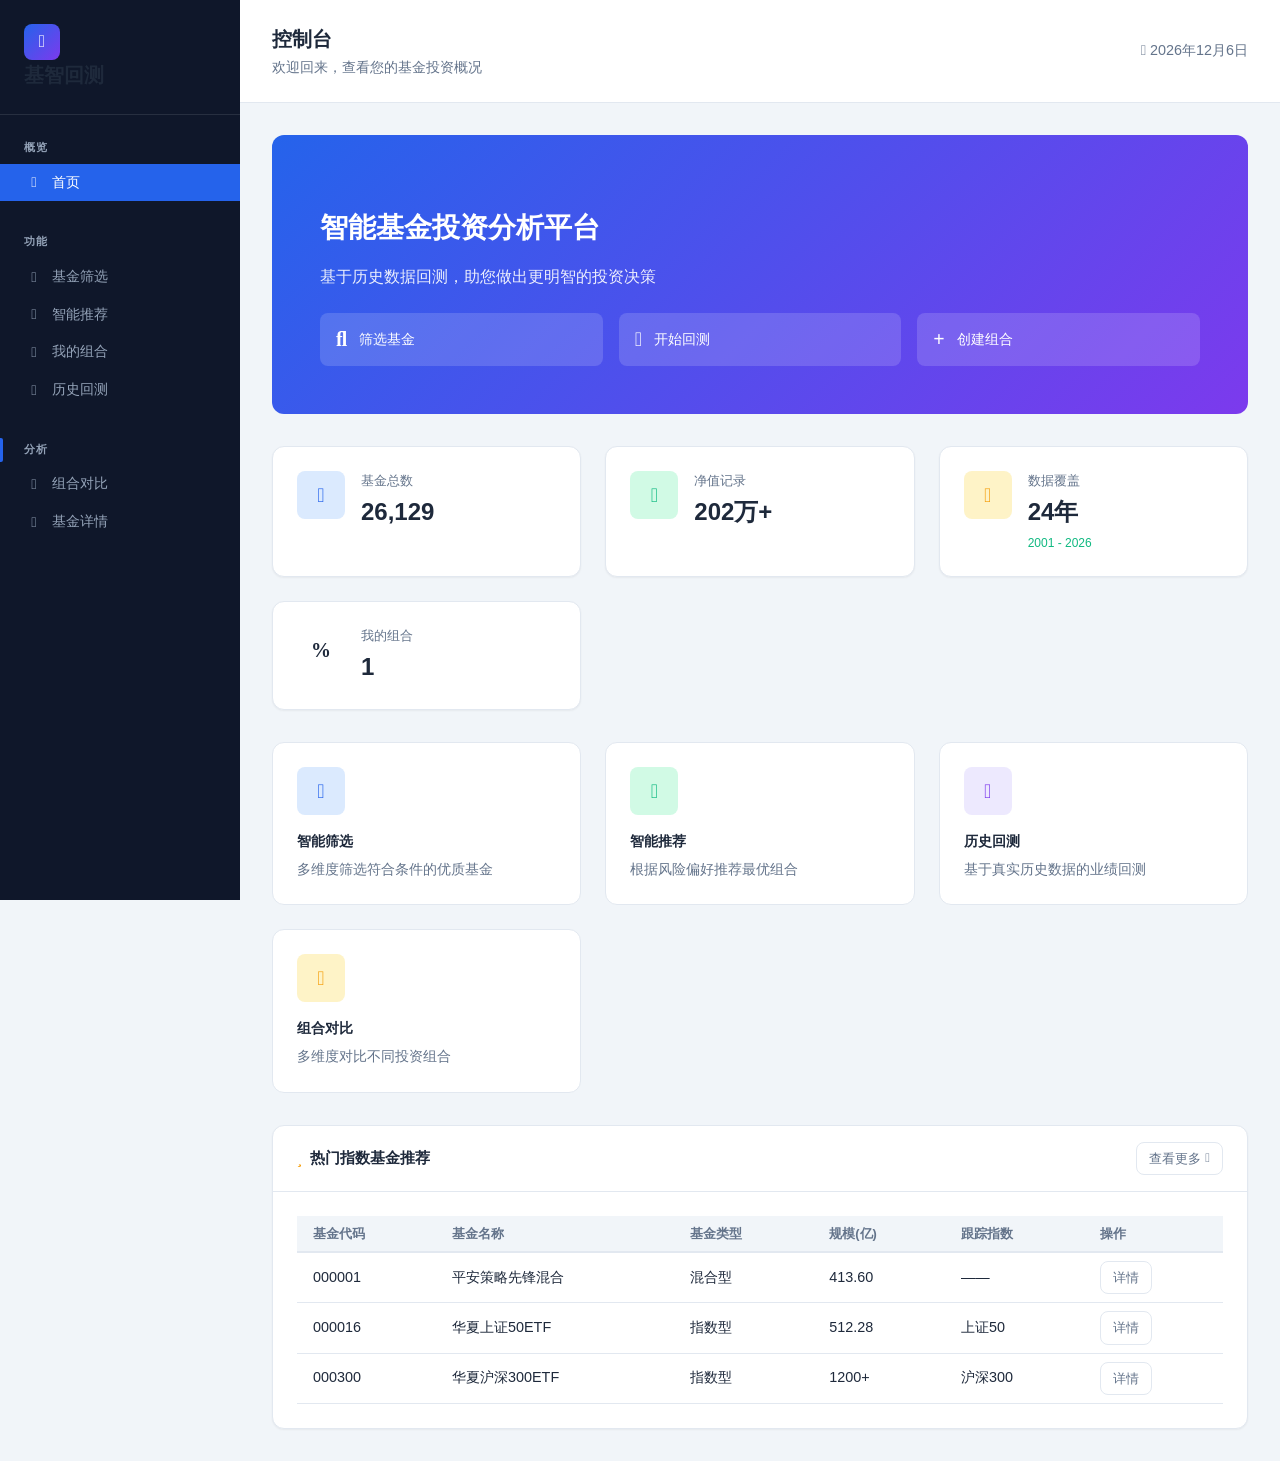
==== commit 89764ccf: "feat: 添加统一品牌VI视觉识别系统 - 创建 css/brand.css 品牌样式文件 - 统一 Logo 样式（渐变图标 + 品牌文字） - 统一品牌主色 #2563eb - 统一按钮、侧边栏" ====
--- a/frontend/index.html
+++ b/frontend/index.html
@@ -5,6 +5,7 @@
     <meta name="viewport" content="width=device-width, initial-scale=1.0">
     <title>基智回测 - 基金投资智能分析平台</title>
     <link rel="stylesheet" href="css/dashboard.css">
+    <link rel="stylesheet" href="css/brand.css">
     <link rel="stylesheet" href="lib/all.min.css">
     <link rel="stylesheet" href="lib/chart.min.js">
     <style>
@@ -127,10 +128,10 @@
         <!-- 侧边栏 -->
         <aside class="sidebar">
             <div class="sidebar-header">
-                <a href="/index.html" class="sidebar-logo">
-                    <i class="fas fa-chart-line"></i>
-                    <span>基智回测</span>
-                </a>
+                <div class="logo">
+                    <div class="logo-icon"><i class="fas fa-chart-line"></i></div>
+                    <span class="logo-text">基智回测</span>
+                </div>
             </div>
             <nav class="sidebar-nav">
                 <div class="nav-section">
--- a/frontend/css/brand.css
+++ b/frontend/css/brand.css
@@ -0,0 +1,148 @@
+<!-- 基智回测 - 统一品牌VI样式 -->
+<style>
+/* Logo 样式 */
+.logo {
+    display: flex;
+    align-items: center;
+    gap: 0.5rem;
+    text-decoration: none;
+}
+
+.logo-icon {
+    width: 36px;
+    height: 36px;
+    background: linear-gradient(135deg, #2563eb 0%, #7c3aed 100%);
+    border-radius: 8px;
+    display: flex;
+    align-items: center;
+    justify-content: center;
+    color: white;
+    font-size: 1.1rem;
+}
+
+.logo-text {
+    font-size: 1.25rem;
+    font-weight: 700;
+    color: #1e293b;
+}
+
+/* 侧边栏 Logo */
+.sidebar .sidebar-logo {
+    display: flex;
+    align-items: center;
+    gap: 0.75rem;
+    text-decoration: none;
+    padding: 0.5rem 0;
+}
+
+.sidebar .sidebar-logo .logo-icon {
+    width: 32px;
+    height: 32px;
+    font-size: 1rem;
+}
+
+.sidebar .sidebar-logo .logo-text {
+    font-size: 1.1rem;
+    color: white;
+}
+
+/* 品牌色变量 */
+:root {
+    --brand-primary: #2563eb;
+    --brand-primary-dark: #1d4ed8;
+    --brand-primary-light: #3b82f6;
+    --brand-gradient: linear-gradient(135deg, #2563eb 0%, #7c3aed 100%);
+    --brand-shadow: 0 4px 14px rgba(37, 99, 235, 0.25);
+}
+
+/* 品牌强调色 */
+.brand-text {
+    background: var(--brand-gradient);
+    -webkit-background-clip: text;
+    -webkit-text-fill-color: transparent;
+    background-clip: text;
+}
+
+/* 品牌按钮 */
+.btn-brand {
+    background: var(--brand-gradient);
+    color: white;
+    border: none;
+    box-shadow: var(--brand-shadow);
+}
+
+.btn-brand:hover {
+    transform: translateY(-1px);
+    box-shadow: 0 6px 20px rgba(37, 99, 235, 0.35);
+}
+
+/* 品牌图标背景 */
+.brand-icon-bg {
+    background: linear-gradient(135deg, rgba(37, 99, 235, 0.1) 0%, rgba(124, 58, 237, 0.1) 100%);
+    color: var(--brand-primary);
+}
+
+/* 页面活跃状态指示器 */
+.nav-link.active::before {
+    content: '';
+    position: absolute;
+    left: 0;
+    top: 50%;
+    transform: translateY(-50%);
+    width: 3px;
+    height: 24px;
+    background: var(--brand-primary);
+    border-radius: 0 2px 2px 0;
+}
+
+/* 顶部导航徽章 */
+.nav-badge {
+    background: #ef4444;
+    color: white;
+    font-size: 0.65rem;
+    padding: 0.15rem 0.4rem;
+    border-radius: 10px;
+    margin-left: 0.35rem;
+}
+
+/* 统一样式调整 */
+.sidebar {
+    background: #0f172a;
+}
+
+.sidebar .sidebar-logo {
+    padding: 1rem 1.25rem;
+    border-bottom: 1px solid rgba(255,255,255,0.1);
+}
+
+.sidebar .nav-link.active {
+    background: var(--brand-primary);
+}
+
+.page-header {
+    background: white;
+    border-bottom: 1px solid #e2e8f0;
+}
+
+.page-title {
+    color: #1e293b;
+}
+
+.page-subtitle {
+    color: #64748b;
+}
+
+.card {
+    background: white;
+    border: 1px solid #e2e8f0;
+    border-radius: 12px;
+}
+
+.btn-primary {
+    background: var(--brand-primary);
+}
+
+.btn-primary:hover {
+    background: var(--brand-primary-dark);
+}
+</style>
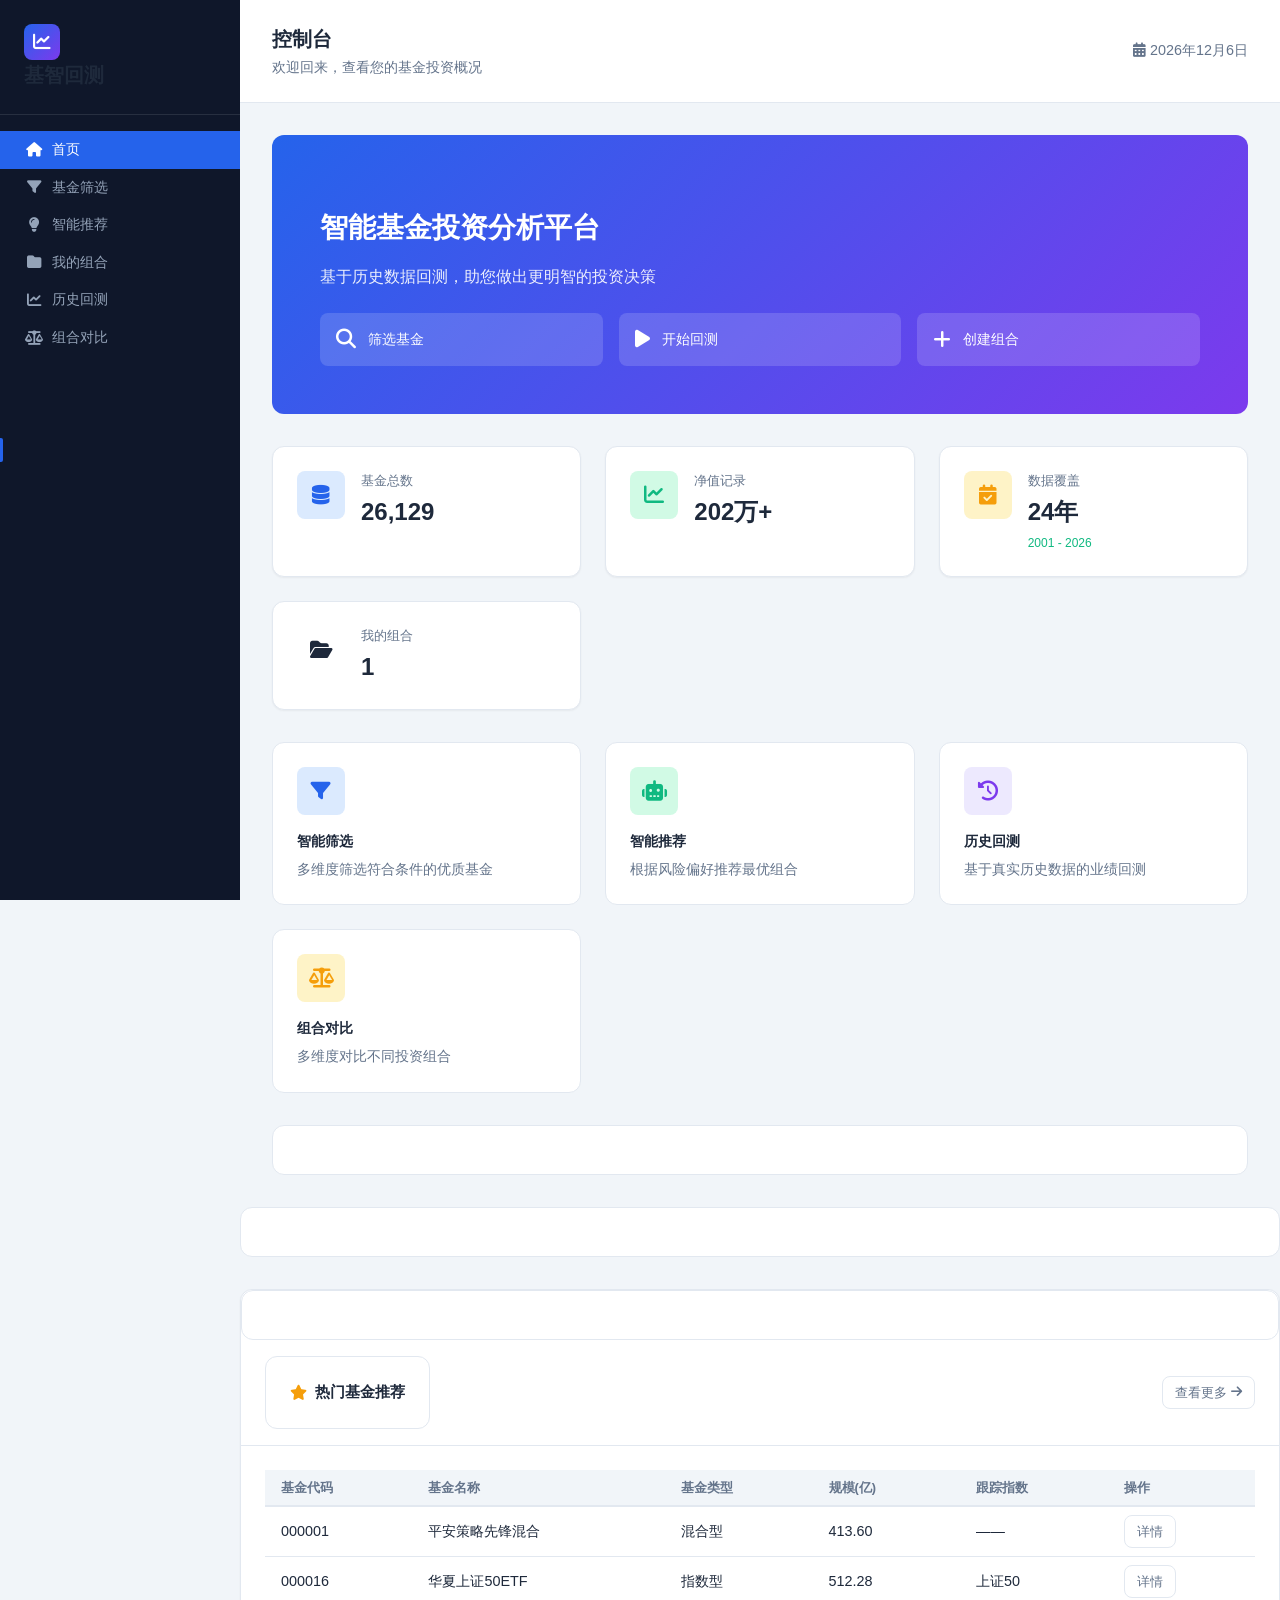
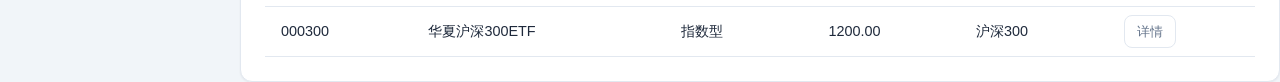
==== commit d90317f4: "fix: 修复侧边栏统一和P2级bug - 统一所有页面侧边栏结构，添加智能推荐链接 - 统一使用'历史回测'名称 - 修复 index.html 热门基金标题为'热门基金推荐' - 修复功能卡片可点" ====
--- a/frontend/index.html
+++ b/frontend/index.html
@@ -3,11 +3,13 @@
 <head>
     <meta charset="UTF-8">
     <meta name="viewport" content="width=device-width, initial-scale=1.0">
+    <link rel="icon" href="data:image/svg+xml,<svg xmlns=%22http://www.w3.org/2000/svg%22 viewBox=%220 0 100 100%22><text y=%22.9em%22 font-size=%2290%22>📈</text></svg>">
     <title>基智回测 - 基金投资智能分析平台</title>
     <link rel="stylesheet" href="css/dashboard.css">
     <link rel="stylesheet" href="css/brand.css">
-    <link rel="stylesheet" href="lib/all.min.css">
-    <link rel="stylesheet" href="lib/chart.min.js">
+    <link rel="stylesheet" href="https://cdnjs.cloudflare.com/ajax/libs/font-awesome/6.4.0/css/all.min.css">
+    <script src="lib/chart.min.js"></script>
+    <script src="includes/api-config.js"></script>
     <style>
         /* 首页特定样式 */
         .hero-section {
@@ -134,43 +136,30 @@
                 </div>
             </div>
             <nav class="sidebar-nav">
-                <div class="nav-section">
-                    <div class="nav-section-title">概览</div>
-                    <a href="/index.html" class="nav-link active">
-                        <i class="fas fa-home"></i>
-                        <span>首页</span>
-                    </a>
-                </div>
-                <div class="nav-section">
-                    <div class="nav-section-title">功能</div>
-                    <a href="/screening.html" class="nav-link">
-                        <i class="fas fa-filter"></i>
-                        <span>基金筛选</span>
-                    </a>
-                    <a href="/recommend.html" class="nav-link">
-                        <i class="fas fa-lightbulb"></i>
-                        <span>智能推荐</span>
-                    </a>
-                    <a href="/portfolio.html" class="nav-link">
-                        <i class="fas fa-briefcase"></i>
-                        <span>我的组合</span>
-                    </a>
-                    <a href="/backtest.html" class="nav-link">
-                        <i class="fas fa-chart-area"></i>
-                        <span>历史回测</span>
-                    </a>
-                </div>
-                <div class="nav-section">
-                    <div class="nav-section-title">分析</div>
-                    <a href="/compare.html" class="nav-link">
-                        <i class="fas fa-balance-scale"></i>
-                        <span>组合对比</span>
-                    </a>
-                    <a href="/detail.html" class="nav-link">
-                        <i class="fas fa-chart-bar"></i>
-                        <span>基金详情</span>
-                    </a>
-                </div>
+                <a href="index.html" class="nav-link active">
+                    <i class="fas fa-home"></i>
+                    <span>首页</span>
+                </a>
+                <a href="screening.html" class="nav-link">
+                    <i class="fas fa-filter"></i>
+                    <span>基金筛选</span>
+                </a>
+                <a href="recommend.html" class="nav-link">
+                    <i class="fas fa-lightbulb"></i>
+                    <span>智能推荐</span>
+                </a>
+                <a href="portfolio.html" class="nav-link">
+                    <i class="fas fa-folder"></i>
+                    <span>我的组合</span>
+                </a>
+                <a href="backtest.html" class="nav-link">
+                    <i class="fas fa-chart-line"></i>
+                    <span>历史回测</span>
+                </a>
+                <a href="compare.html" class="nav-link">
+                    <i class="fas fa-balance-scale"></i>
+                    <span>组合对比</span>
+                </a>
             </nav>
         </aside>
 
@@ -244,7 +233,7 @@
                     </div>
                     <div class="stat-card">
                         <div class="stat-icon orange">
-                            <i class="fas fa-percentage"></i>
+                            <i class="fas fa-folder-open"></i>
                         </div>
                         <div class="stat-content">
                             <div class="stat-label">我的组合</div>
@@ -255,28 +244,28 @@
 
                 <!-- 功能卡片 -->
                 <div class="stats-grid" style="margin-top: 2rem;">
-                    <div class="feature-card">
+                    <a href="screening.html" class="feature-card" style="text-decoration: none; color: inherit; display: block;">
                         <div class="feature-icon blue">
                             <i class="fas fa-filter"></i>
                         </div>
                         <div class="feature-title">智能筛选</div>
                         <div class="feature-desc">多维度筛选符合条件的优质基金</div>
-                    </div>
-                    <div class="feature-card">
+                    </a>
+                    <a href="recommend.html" class="feature-card" style="text-decoration: none; color: inherit; display: block;">
                         <div class="feature-icon green">
                             <i class="fas fa-robot"></i>
                         </div>
                         <div class="feature-title">智能推荐</div>
                         <div class="feature-desc">根据风险偏好推荐最优组合</div>
-                    </div>
-                    <div class="feature-card">
+                    </a>
+                    <a href="backtest.html" class="feature-card" style="text-decoration: none; color: inherit; display: block;">
                         <div class="feature-icon purple">
                             <i class="fas fa-history"></i>
                         </div>
                         <div class="feature-title">历史回测</div>
                         <div class="feature-desc">基于真实历史数据的业绩回测</div>
-                    </div>
-                    <div class="feature-card">
+                    </a>
+                    <a href="compare.html" class="feature-card" style="text-decoration: none; color: inherit; display: block;">
                         <div class="feature-icon orange">
                             <i class="fas fa-balance-scale"></i>
                         </div>
@@ -290,9 +279,9 @@
                     <div class="card-header">
                         <h3 class="card-title">
                             <i class="fas fa-star" style="color: var(--warning-color);"></i>
-                            热门指数基金推荐
+                            热门基金推荐
                         </h3>
-                        <a href="/screening.html" class="btn btn-sm btn-secondary">
+                        <a href="screening.html" class="btn btn-sm btn-secondary">
                             查看更多 <i class="fas fa-arrow-right"></i>
                         </a>
                     </div>
@@ -316,7 +305,7 @@
                                         <td><span class="badge badge-primary">混合型</span></td>
                                         <td>413.60</td>
                                         <td>——</td>
-                                        <td><a href="/detail.html?code=000001" class="btn btn-sm btn-secondary">详情</a></td>
+                                        <td><a href="detail.html?code=000001" class="btn btn-sm btn-secondary">详情</a></td>
                                     </tr>
                                     <tr>
                                         <td>000016</td>
@@ -324,15 +313,15 @@
                                         <td><span class="badge badge-success">指数型</span></td>
                                         <td>512.28</td>
                                         <td>上证50</td>
-                                        <td><a href="/detail.html?code=000016" class="btn btn-sm btn-secondary">详情</a></td>
+                                        <td><a href="detail.html?code=000016" class="btn btn-sm btn-secondary">详情</a></td>
                                     </tr>
                                     <tr>
                                         <td>000300</td>
                                         <td>华夏沪深300ETF</td>
                                         <td><span class="badge badge-success">指数型</span></td>
-                                        <td>1200+</td>
+                                        <td>1200.00</td>
                                         <td>沪深300</td>
-                                        <td><a href="/detail.html?code=000300" class="btn btn-sm btn-secondary">详情</a></td>
+                                        <td><a href="detail.html?code=000300" class="btn btn-sm btn-secondary">详情</a></td>
                                     </tr>
                                 </tbody>
                             </table>
@@ -354,7 +343,7 @@
         // 加载基金统计数据
         async function loadStats() {
             try {
-                const response = await fetch('http://localhost:3389/api/v1/funds/screen?page=1&pageSize=1');
+                const response = await fetch(API_BASE_URL + API.funds.screen + '?page=1&pageSize=1');
                 const data = await response.json();
                 if (data.total) {
                     document.getElementById('fundCount').textContent = data.total.toLocaleString();
@@ -366,5 +355,6 @@
         
         loadStats();
     </script>
+    <script src="includes/api-config.js"></script>
 </body>
 </html>
